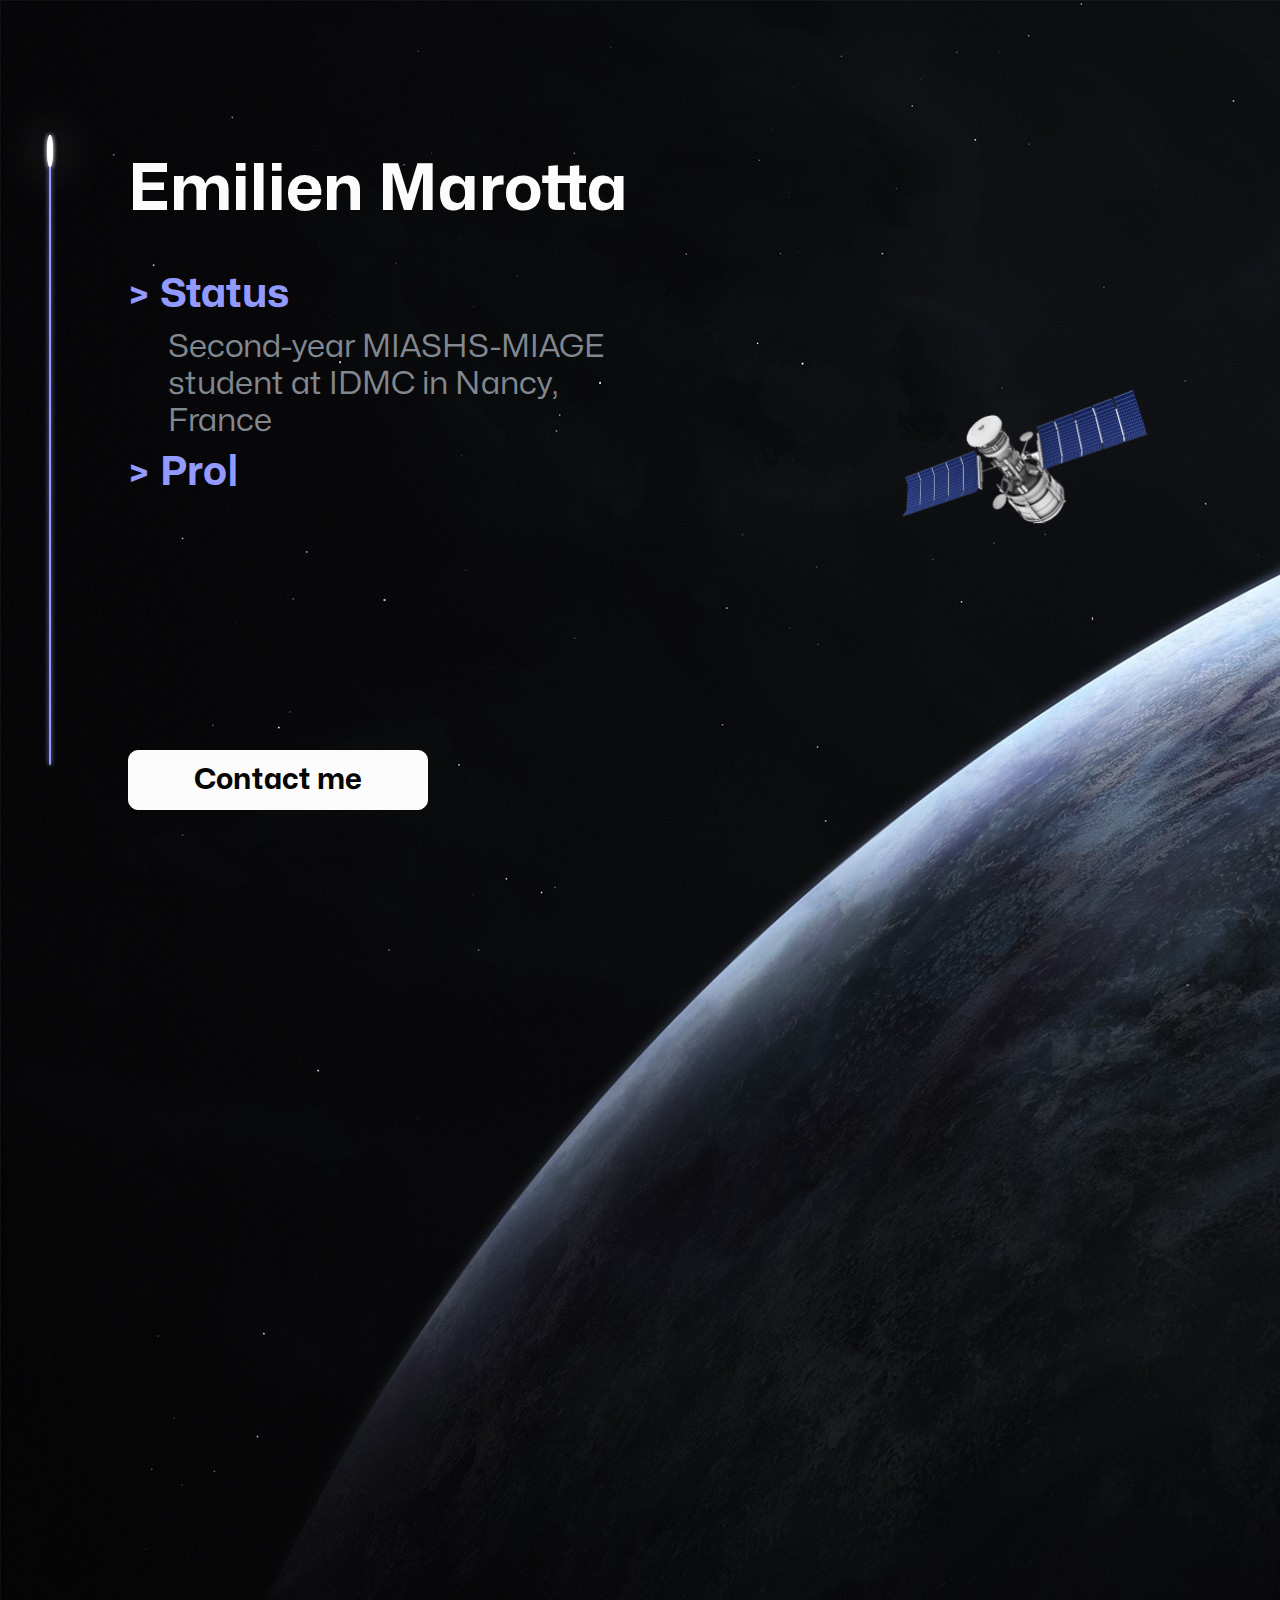
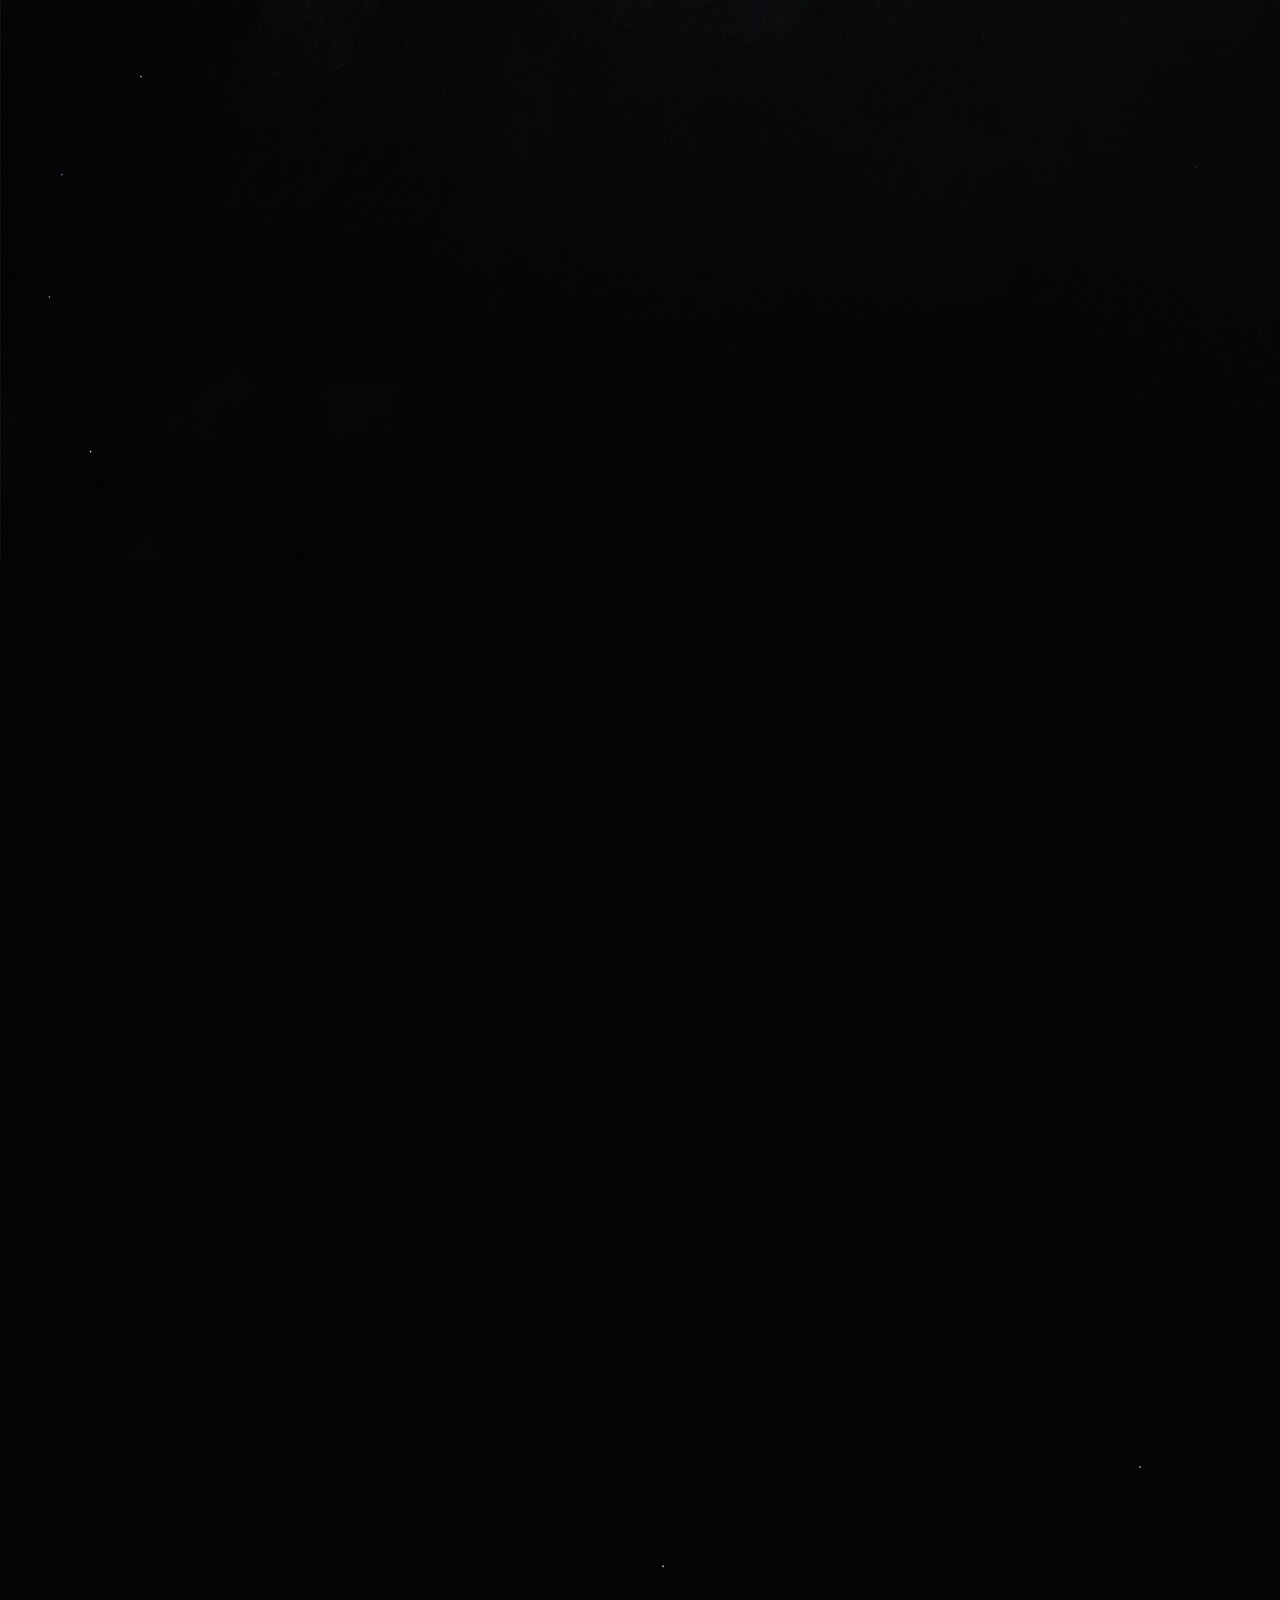
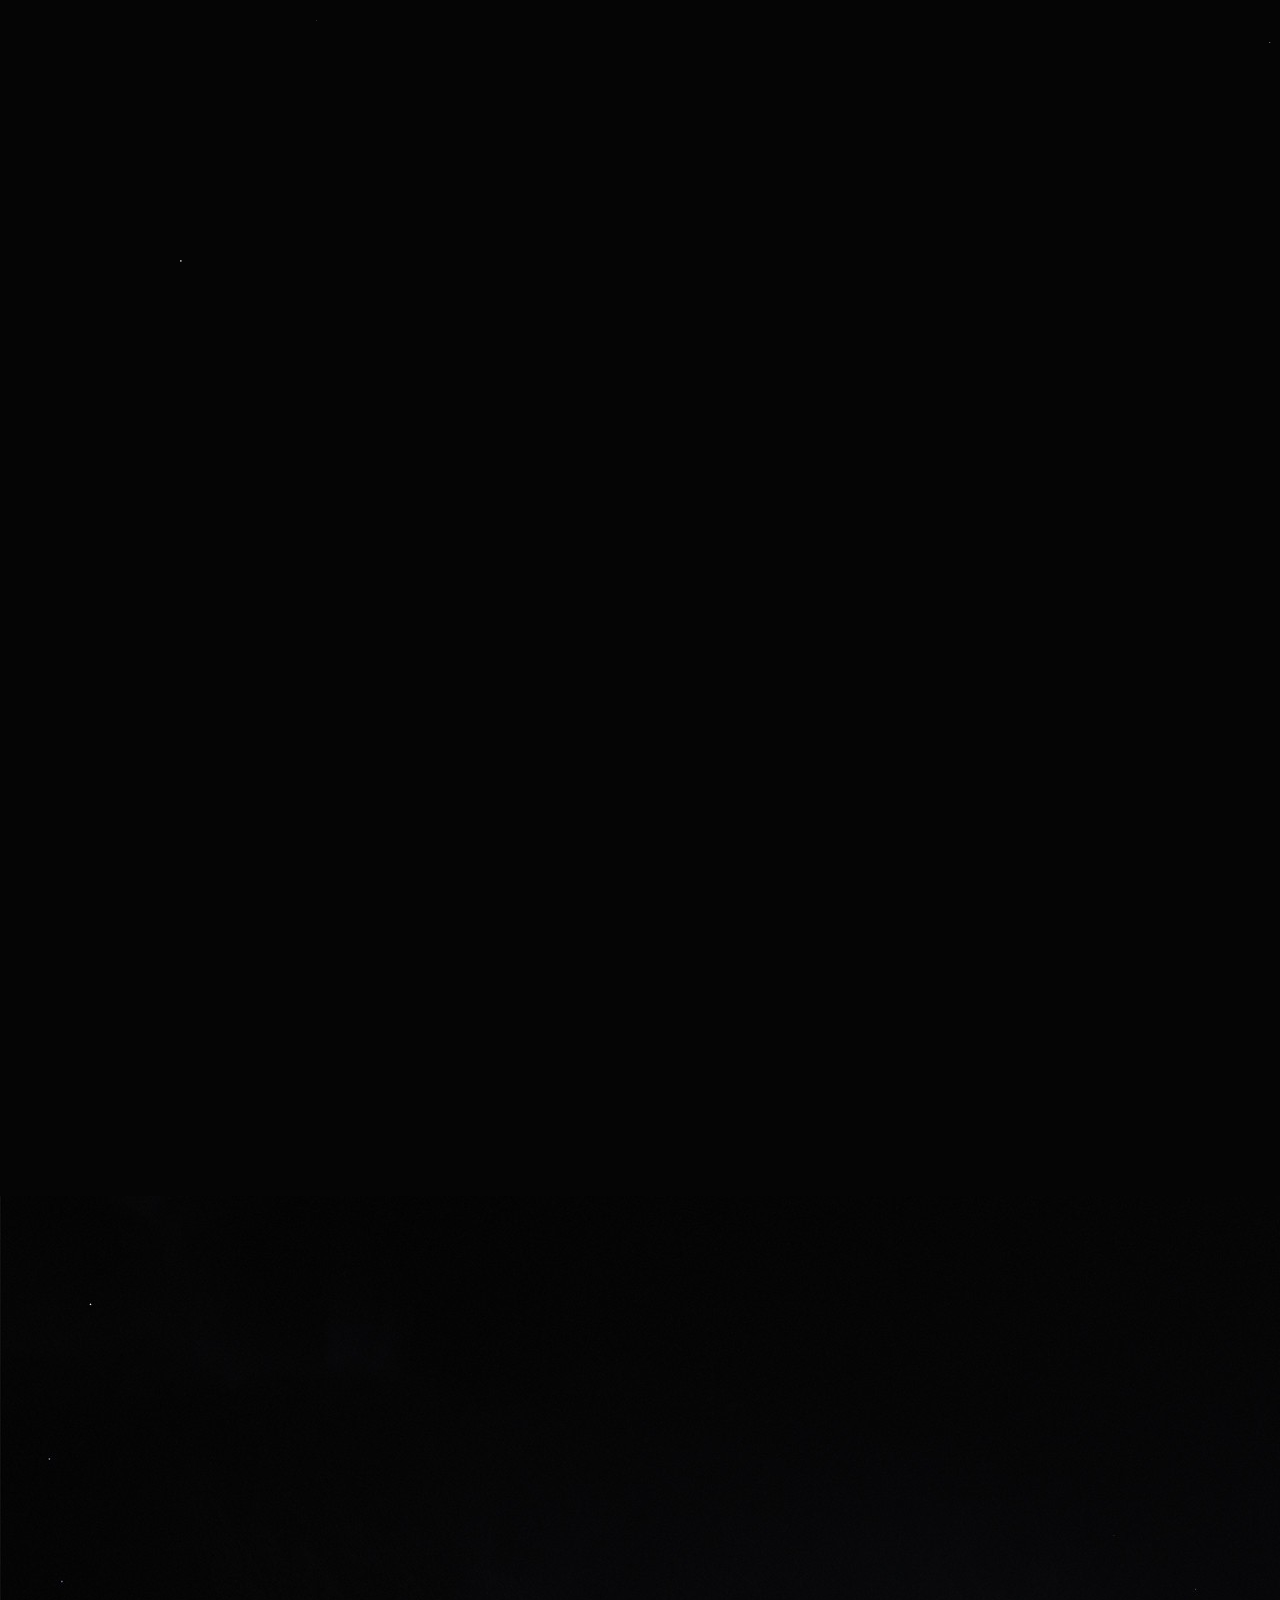
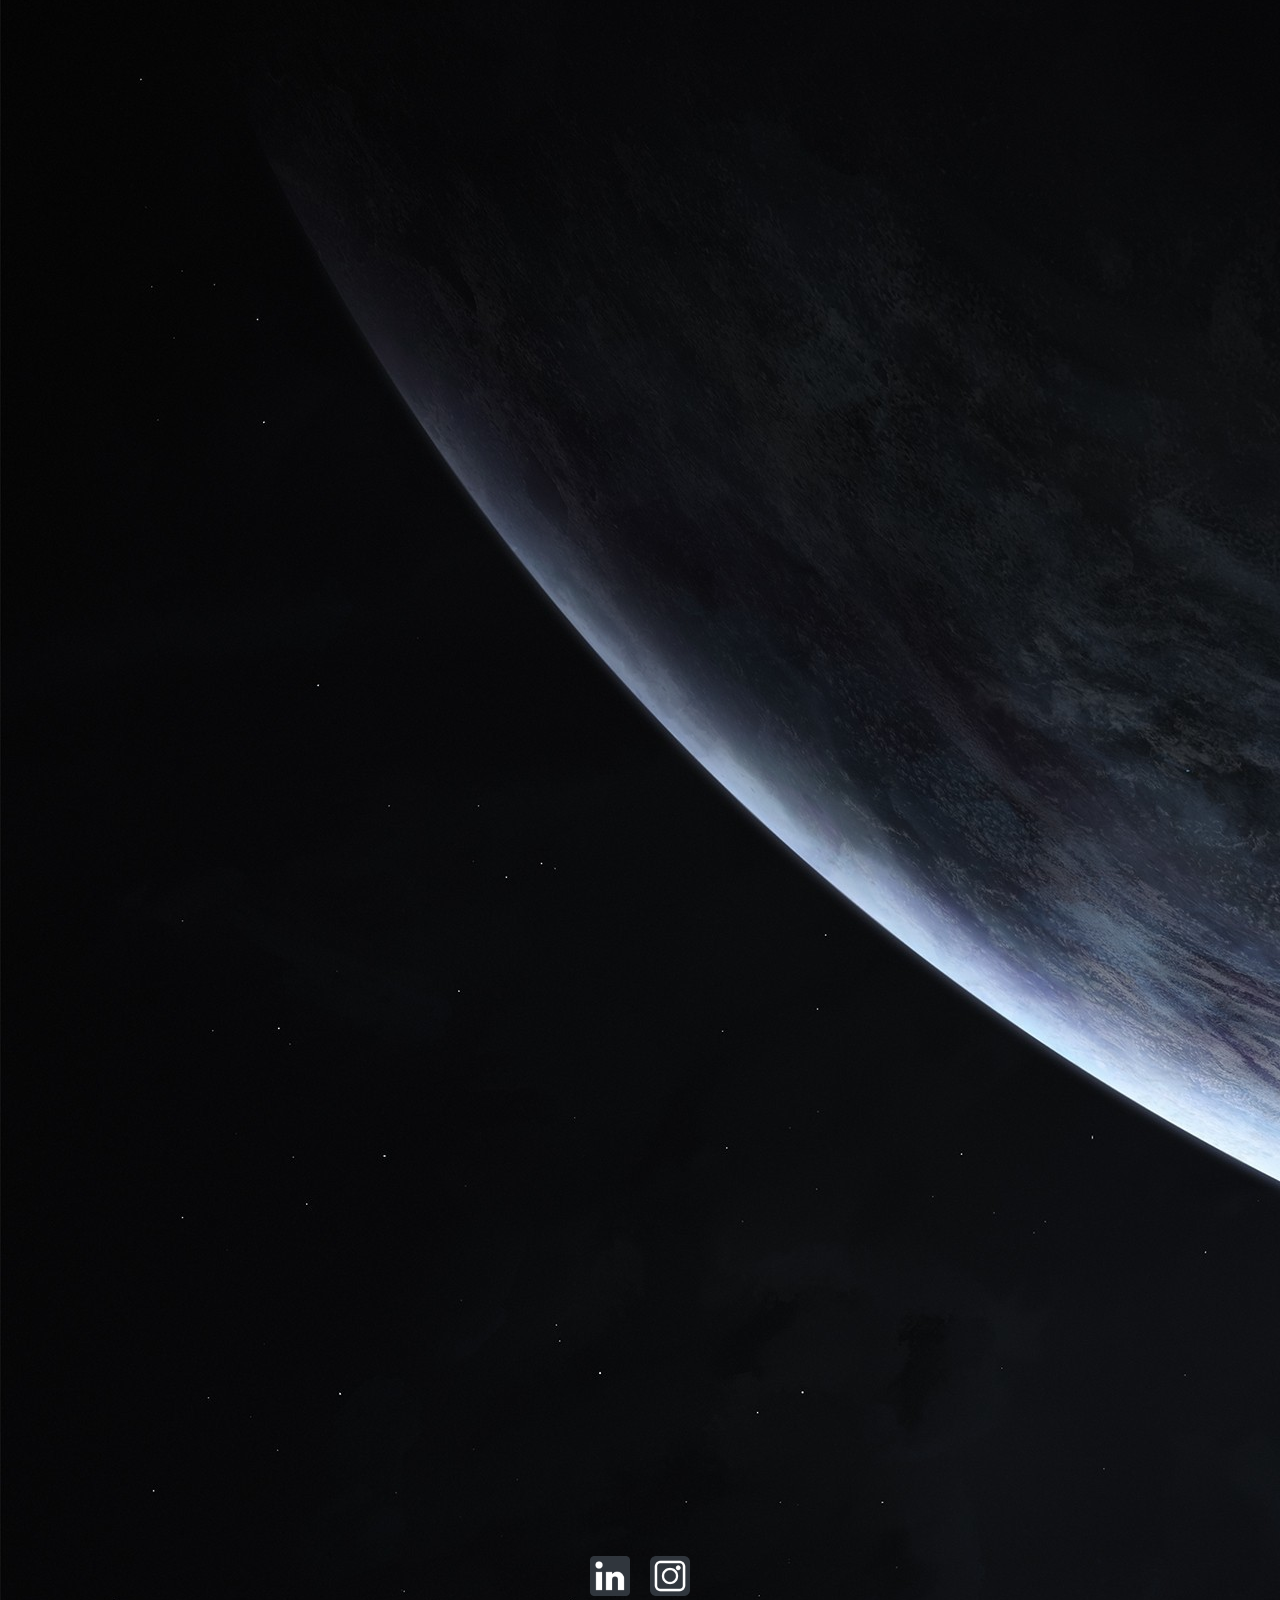
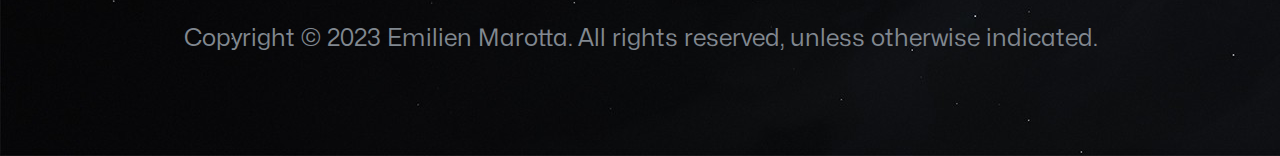
==== index.htm @ 6b7b7aa4 "EDIT - correct projects box" ====
<!DOCTYPE html>
<html lang="en">
<head>
    <meta charset="UTF-8">
    <meta http-equiv="X-UA-Compatible" content="IE=edge">
    <meta http-equiv="expires" content="86400"/>
    <meta name="viewport" content="width=device-width, initial-scale=1.0">
    <title>Emilien Marotta</title>
    <meta name="author" content="Emilien Marotta" email="emilien.marotta@gmail.com">
    <meta name="robots" content="index, follow">
    <meta name="description" content="Emilien Marotta - Maths and computer science student - Professional goal : IT Security Engineer">
    <link rel="icon" href="Index/logo.png">
    <link rel="stylesheet" href="CSS/index.css">
    <link rel="stylesheet" href="https://cdn.jsdelivr.net/npm/aos@2.3.4/dist/aos.css">
    <script src="https://cdn.jsdelivr.net/npm/aos@2.3.4/dist/aos.js"></script>
</head>
<body>
    <div id="sidebar">
        <div id="cursor">
            <div id="sub-cursor"></div>
        </div>
    </div>
    <header>    
        <div id="presentation-box">
            <h1 data-aos="fade-down">Emilien Marotta</h1>
            <div id="current-status"><span class="prompt">></span> </div>
            <div id="current-status-result" class="prompt-result"></div>
            <div id="goal"><span class="prompt" id="prompt-2">></span> </div>
            <div id="goal-result" class="prompt-result"></div>
            <div id="prompt-3" class="prompt">> </div>
            <div id="presentation-box-buttons">
                <a data-aos="fade-right" id="contact-button" href="mailto:emilien.marotta@gmail.com">Contact me</a>
            </div>
        </div>
        <img id="satellite" src="Index/satellite.png">
    </header>
    <div id="description" class="box">
        <div data-aos="fade-right" id="introduction-description" class="box-description">About me</div>
        <div data-aos="fade-left" id="introduction-subdescription" class="box-subdescription">I'm passionate about computer science, and want to bring together solid skills in <span class="main-word">cybersecurity and artificial intelligence</span> to explore a field that's still underdeveloped but very promising: artificial intelligence integrated with cybersecurity.</div>
        <div data-aos="fade-left" id="introduction-subsubdescription" class="box-subdescription">Most of my knowledge and skills come from self-taught training alongside my studies.</div>
    </div>
    <div id="cybersecurity-box" class="box">
        <div data-aos="fade-right" id="cybersecurity-description" class="box-description"><span class="blue-word">Cybersecurity</span> is the practice of safeguarding digital systems, networks, and data from unauthorized access, breaches, and threats.</div>
        <div data-aos="fade-left" id="cybersecurity-stats" class="box-subdescription">"There are only two types of companies: those that have been hacked, and those that will be."<br>Robert Mueller - FBI Director, 2022</div>
        <a data-aos="fade-right" title="What is cybersecurity ? (IBM)" href="https://www.ibm.com/topics/cybersecurity" class="box-more">More about cybersecurity <span class="more-arrow">></span></a>
        <div id="cybersecurity-areas-leader">
            <div data-aos="fade-left" id="cybersecurity-areas" class="box-box">
                <div id="cybersecurity-areas-title">Main cyber threats</div>
                <a title="What is phishing ? (Cisco)" href="https://www.cisco.com/c/en/us/products/security/email-security/what-is-phishing.html" class="cybersecurity-areas-element box-box-element">Phishing<span class="selected-line"> ></span></a>
                <a title="What is a ransomware ? (IBM)" href="https://www.ibm.com/topics/ransomware" class="cybersecurity-areas-element box-box-element">Ransomwares<span class="selected-line"> ></span></a>
                <a title="What is social engineering ? (Imperva)" href="https://www.imperva.com/learn/application-security/social-engineering-attack/" class="cybersecurity-areas-element box-box-element">Social Engineering<span class="selected-line"> ></span></a>
                <a title="What is an identity theft ? (Investopedia)" href="https://www.investopedia.com/terms/i/identitytheft.asp" class="cybersecurity-areas-element box-box-element">Identity Thefts<span class="selected-line"> ></span></a>
                <a title="What is a DDoS attack ? (Cloudflare)" href="https://www.cloudflare.com/learning/ddos/what-is-a-ddos-attack/" class="cybersecurity-areas-element box-box-element">DDoS Attacks<span class="selected-line"> ></span></a>
            </div>
            <div data-aos="fade-up" id="cybersecurity-leader">WannaCry (May 2017) is the most devastating ransomware in history infecting over 300,000 computers in 150 countries.</div>
        </div>
    </div>
    <div id="ai-box" class="box">
        <div data-aos="fade-right" id="ai-description" class="box-description"><span class="green-word">Artificial Intelligence (AI)</span> is a cutting-edge technology that enables machines to perform tasks that typically require human intelligence, such as problem-solving and decision-making.</div>
        <div data-aos="fade-left" id="ai-subdescription" class="box-subdescription">According to a study by the MIT Sloan School of Management, <span class="green-word">9 out of 10</span> companies claim that AI gives them a competitive edge over their rivals.</div>
        <a data-aos="fade-right" title="What is AI ? (IBM)" href="https://www.ibm.com/design/ai/basics/ai/" class="box-more">More about AI <span class="more-arrow">></span></a>
        <div data-aos="fade-right" id="areas" class="box-box">
            <div id="areas-title">Some areas of AI</div>
            <a title="What is Machine Learning ? (IBM)" href="https://www.ibm.com/topics/machine-learning" class="areas-element box-box-element">Machine Learning<span class="selected-line"> ></span></a>
            <a title="What is Deep Learning ? (IBM)" href="https://www.ibm.com/topics/deep-learning" class="areas-element box-box-element">Deep Learning<span class="selected-line"> ></span></a>
            <a title="What is computer vision ? (IBM)" href="https://www.ibm.com/topics/computer-vision" class="areas-element box-box-element">Computer Vision<span class="selected-line"> ></span></a>
            <a title="What is NLP ? (IBM)" href="https://www.ibm.com/topics/natural-language-processing" class="areas-element box-box-element"><span id="nlp">Natural Language Processing</span><span class="selected-line"> ></span></a>
            <a title="What is an expert system ? (JavaTPoint)" href="https://www.javatpoint.com/expert-systems-in-artificial-intelligence" class="areas-element box-box-element">Expert Systems<span class="selected-line"> ></span></a>
            <a title="What is robotics ? (BuiltIn)" href="https://builtin.com/robotics" class="areas-element box-box-element">Robotics<span class="selected-line"> ></span></a>
        </div>
    </div>
    <div id="cybersecurity-ai-box" class="box">
        <div data-aos="fade-right" id="cybersecurity-ai-description" class="box-description">Integrating <span class="cyan-word">AI into cybersecurity</span> operations improves the ability to detect and thwart cyberattacks in real-time, strengthening overall security posture.</div>
        <div data-aos="fade-left" id="cybersecurity-ai-subdescription" class="box-subdescription">Microsoft has developed the Azure DDoS Protection tool, which uses Machine Learning to identify and mitigate DDoS attacks.</div>
        <a data-aos="fade-right" title="Why use AI in cybersecurity ? (Balbix)" href="https://www.balbix.com/insights/artificial-intelligence-in-cybersecurity/" class="box-more">More about AI in cybersecurity <span class="more-arrow">></span></a>
        <div data-aos="fade-left" id="cybersecurity-ai" class="box-box">
            <div id="cybersecurity-ai-title">Some use cases</div>
            <a title="Network monitoring with AI (TechTarget)" href="https://www.techtarget.com/searchnetworking/answer/What-are-the-benefits-and-challenges-of-AI-network-monitoring" class="cybersecurity-ai-element box-box-element">Network monitoring<span class="selected-line"> ></span></a>
            <a title="Log analysis with AI (Zebrium)" href="https://www.zebrium.com/blog/part-1-machine-learning-for-logs" class="cybersecurity-ai-element box-box-element">Log analysis<span class="selected-line"> ></span></a>
            <a title="APT detection with AI (Springer)" href="https://link.springer.com/article/10.1007/s42979-023-01744-x" class="cybersecurity-ai-element box-box-element">APT detection<span class="selected-line"> ></span></a>
            <a title="Malicious email and spam detection with AI (Unite.AI)" href="https://www.unite.ai/ai-and-spam/" class="cybersecurity-ai-element box-box-element">Malicious email filtering<span class="selected-line"> ></span></a>
            <a title="Web application detection with AI (LinkedIn)" href="https://www.linkedin.com/advice/0/how-can-you-use-ai-web-app-security-skills-cybersecurity" class="cybersecurity-ai-element box-box-element"><span></span>Web app protection<span class="selected-line"> ></span></a>
        </div>
    </div>
    <div id="github-box" class="box">
        <div data-aos="fade-right" id="github-description" class="box-description"><span class="blue-word">GitHub</span> is an online platform where people can collaborate to create and share software and projects.</div>
        <div data-aos="fade-left" id="github-subdescription" class="box-subdescription">I'll publish my cybersecurity and AI projects on my github workspace.</div>
        <a data-aos="fade-right" title="Consult my GitHub workspace" href="https://github.com/emilienmarotta/" class="box-more">Consult my GitHub workspace <span class="more-arrow">></span></a>
        <div data-aos="fade-right" id="github-projects-title" class="box-subdescription">My latest projects</div>
        <div id="projects-box">
            <div data-aos="fade-up" class="projects-box-element box-box">
                <div class="projects-box-element-title">NetWatch</div>
                <div class="projects-box-element-description">Discover who is connected to your network ?</div>
                <a title="Consult this project" href="https://github.com/emilienmarotta/NetWatch/" class="projects-box-element-consult box-box-element">Consult this project <span class="selected-line"> ></span></a>
            </div>
            <div data-aos="fade-up" class="projects-box-element box-box">
                <div class="projects-box-element-title">Computer Vision - Star Counter</div>
                <div class="projects-box-element-description">A computer vision program for determining the number of celestial bodies in a photograph.</div>
                <a title="Consult this project" href="https://github.com/emilienmarotta/Computer-Vision_Star-Counter/" class="projects-box-element-consult box-box-element">Consult this project <span class="selected-line"> ></span></a>
            </div>
        </div>
        <div data-aos="fade-up" id="github-inspiration">The design of this site was inspired by the <a title="Visit the official GitHub website" href="https://github.com/home">official GitHub site</a>.</div>
    </div>
    <div id="up-button" onmouseover="arrowMouseOver()" onmouseout="arrowMouseOut()"><img src="Index/arrow.png" id="arrow"/></div>
    <div data-aos="fade-up" id="internship" class="box">
        <img id="info-img" src="Index/info.png" alt="">
        <div id="internship-description" class="box-subdescription">I'm looking for an <span class="cyan-word">internship</span> in cybersecurity that could potentially lead to a work-study program in the Nancy-Metz-Luxembourg area.</div>
    </div>  
    <footer>
        <div id="social-media">
            <a href="https://www.linkedin.com/in/emilienmarotta/" title="LinkedIn" onmouseover="linkedinMouseOver()" onmouseout="linkedinMouseOut()"><img src="Index/linkedin.png" id="linkedin" alt="LinkedIn"></a>
            <a href="https://www.instagram.com/emilienmarotta/" title="Instagram" onmouseover="instagramMouseOver()" onmouseout="instagramMouseOut()"><img src="Index/instagram.png" id="instagram" alt="Instagram"></a>
        </div>
        <p id="copyright">Copyright © 2023 Emilien Marotta. All rights reserved, unless otherwise indicated.</p>
    </footer>
    <script src="JS/index.js"></script>
</body>
</html>
---- CSS/index.css ----
@font-face {
    font-family: "Mona Sans";
    src: url("../Fonts/Mona\ Sans/Mona-Sans.ttf");
}

@keyframes blink {
    0%, 100% {
        opacity: 0;
    }
    50% {
        opacity: 1;
    }
}

@keyframes weightlessness {
    0%, 100% {
        transform: translateY(0) rotate(0deg);
    }
    50% {
        transform: translateY(-15px) rotate(3deg);
    }
}

@keyframes appearance {
    0% {
        opacity: 0;
    }
    100% {
        opacity: 1;
    }
}

@keyframes disappearance {
    0% {
        opacity: 0;
    }
    100% {
        opacity: 1;
    }
}


html {
    scroll-behavior: smooth;
    background-color: #08090B;
    overflow-x: hidden;
}

* {
    font-family: 'Mona Sans', 'Segoe UI', Tahoma, Geneva, Verdana, sans-serif;
    color: #fcfcfc;
}

*::selection {
    background-color: #939affc8;
    color: white;
}

img {
    -webkit-touch-callout: none;
    -webkit-user-select: none;
    -khtml-user-select: none;
    -moz-user-select: none;
    -ms-user-select: none;
    user-select: none; 
}

body {
    padding: 0;
    margin: 0;
    min-width: 340px;
    background-image: url("../Index/space-wallpaper.jpg"), url("../Index/space-wallpaper-middle.png"), url("../Index/space-wallpaper2.jpg");
    background-repeat: no-repeat, no-repeat, no-repeat;
    background-position: top left, center, bottom left;
    background-color: #050505;
    display: flex;
    flex-direction: column;
    align-items: center;
    overflow-x: hidden;
    gap: 370px;
}

#sidebar {
    width: 2px;
    background-color: #939AFF;
    border-radius: 50px;
    box-shadow: 0 0 5px #939AFF;
    position: fixed;
    top: 50%;
    left: 50px;
    height: 70%;
    transform: translate(-50%, -50%);
    display: flex;
    align-items: center;
    justify-content: center;
}
  
#cursor {
    width: 6px;
    border-radius: 50%;
    height: 5%;
    background-color: #fff;
    position: absolute;
    top: 0;
    box-shadow: 0 0 50px #fff;
}

#sub-cursor {
    width: 100%;
    height: 100%;
    background: #fff;
    border-radius: 50%;
    box-shadow: 0 0 5px #fff;
}

header {
    margin: auto;
    margin-top: 110px;
    width: 80%;
    display: flex;
    justify-content: space-between;
    align-items: center;
    height: 700px;
    padding: 0 50px;
}

.green-word {
    color: #7EE787;
}

#presentation-box {
    width: 50%;
    height: 700px;
    position: relative;
}

#presentation-box h1 {
    font-size: 4rem;
    width: 500px;
}

#presentation-box #current-status {
    color: #939AFF;
    font-size: 2.5rem;
    font-weight: bold;
}

#presentation-box #goal {
    font-size: 2.5rem;
    font-weight: bold;
    color: #939AFF;
    margin-top: 10px;
}

#presentation-box .prompt-result {
    font-size: 2rem;
    font-weight: normal;
    color: #818890;
    margin-left: 40px;
    margin-top: 10px;
}

#presentation-box .prompt {
    color: #939AFF;
    font-size: 2rem;
    font-weight: bold;
}

#presentation-box #prompt-2, #prompt-3{
    color: #939AFF;
    font-size: 2rem;
    font-weight: bold;
    display: none;
}

#presentation-box #prompt-3{
    margin-top: 10px;
}

#presentation-box-buttons {
    position: absolute;
    bottom: 0px;
    display: flex;
    justify-content: space-between;
    align-items: center;
    gap: 40px;
}

#presentation-box-buttons #contact-button {
    background-color: #fcfcfc;
    color: #050505;
    border: 1px solid #fcfcfc;
}

#presentation-box-buttons a {
    background-color: #0d1117;
    color: #fcfcfc;
    border: 1px solid #fcfcfc;
    border-radius: 10px;
    font-weight: bold;
    font-size: 1.8rem;
    width: 300px;
    height: 60px;
    padding: 2px 5px;
    display: flex;
    justify-content: center;
    align-items: center;
    transition: 0.1s ease-out;
    box-sizing: border-box;
    -webkit-touch-callout: none;
    -webkit-user-select: none;
    -khtml-user-select: none;
    -moz-user-select: none;
    -ms-user-select: none;
    user-select: none;
}

#presentation-box-buttons a:hover {
    border: 2px solid #fcfcfc;
    cursor: pointer;
    box-shadow: 0 10px 50px #ffffff2c;
}

.cursor-blink::after, #prompt-3::after {
    content: "|";
    font-weight: bold;
    color: #939AFF;
    position: relative;
    bottom: 2px;
    animation: blink 1s infinite;
}

#satellite {
    width: 250px;
    animation: weightlessness 8s ease-in-out infinite;
}


#introduction-description {
    color: #A5D6FF;
}

#introduction-subdescription {
    color: #fcfcfc;
}

.main-word {
    color: #A5D6FF;
}

.box {
    width: 80%;
    margin: auto;
    position: relative;
    display: flex;
    flex-direction: column;
    align-items: flex-start;
    gap: 50px;
}

.box-description {
    font-size: 3.4rem;
    color: #fcfcfc;
}

.box-subdescription {
    font-size: 2.5rem;
    color: #818890; 
}

.red-word {
    color: #FFA28B;
}

.bold-word {
    font-weight: bold;
}

.box-more span {
    transition: 0.3s ease;
}

.box-more {
    font-size: 1.8rem;
    transition: 0.2s;
}

.box-more:hover {
    color: #9e8bff;
}

.box-more:hover .more-arrow {
    margin-left: 15px;
}

.blue-word {
    color: #939AFF;
}
 
.box-box {
    font-size: 1.5rem;
    width: 400px;
    background-color: #23282E;
    border-radius: 10px;
    padding: 30px;
    display: flex;
    flex-direction: column;
    gap: 10px;
    box-shadow: 0 0 15px black;
    border: 1px solid #3e424a;
    position: relative;
}

#cybersecurity-areas-leader {
    display: flex;
    flex-direction: row-reverse;
    justify-content: space-between;
    align-items: center;
}

.box-box-element {
    transition: 0.2s;
}

.selected-line {
    transition: 0.4s ease;
}

.cybersecurity-areas-element:hover {
    color: #939AFF;
}

.box-box-element:hover .selected-line {
    margin-left: 15px;
}

#cybersecurity-areas-title {
    font-weight: bold;
    position: relative;
    margin-bottom: 10px;
}

#cybersecurity-areas-title::after {
    content: "";
    position: absolute;
    bottom: -10px;
    left: 0;
    height: 2px;
    width: 100%;
    background-color: #939AFF;
}

#cybersecurity-leader {
    font-size: 1.5rem;
    color: #51555c;
    width: 60%;
}

#github-projects-title {
    position: relative;
    color: #fcfcfc;
}

#github-projects-title::after {
    content: "";
    position: absolute;
    bottom: -10px;
    left: 0;
    height: 2px;
    width: 100%;
    background-color: #939AFF;
}

#projects-box {
    display: flex;
    flex-direction: row;
    gap: 30px;
    width: 80%;
    flex-wrap: wrap;
}

.projects-box-element {
    font-size: 1.5rem;
    width: 600px;
    background-color: #23282E;
    border-radius: 10px;
    padding: 30px;
    display: flex;
    flex-direction: column;
    gap: 10px;
    justify-content: space-between;
    box-shadow: 0 0 15px black;
    border: 1px solid #3e424a;
    position: relative;
}

.projects-box-element-title {
    position: relative;
    font-weight: bold;
    margin-bottom: 10px;
}

.projects-box-element-title::after {
    content: "";
    position: absolute;
    bottom: -10px;
    left: 0;
    height: 2px;
    width: 100%;
    background-color: #939AFF;
}

.projects-box-element-consult {
    margin-top: 20px;
    transition: 0.2s;
}

.projects-box-element-consult:hover {
    color: #939AFF;
}

#github-inspiration {
    font-size: 1.5rem;
    color: #51555c;
}

#github-inspiration a {
    color: #3e424a;
    transition: 0.2s ease;
    text-decoration: underline;
}

#github-inspiration a:hover {
    color: #A5D6FF;
}

.magenta-word {
    color: #D2A8FF;
}

.dark-red-word {
    color: #FF7B72;
}

#ai-courses {
    width: 500px;
    margin-left: auto;
}

#areas-title {
    font-weight: bold;
    position: relative;
    margin-bottom: 10px;
}

#areas-title::after {
    content: "";
    position: absolute;
    bottom: -10px;
    left: 0;
    height: 2px;
    width: 100%;
    background-color: #7EE787;
}

.ai-courses-element:hover, .ai-courses-element span:hover {
    color: #7EE787;
}

#areas {
    position: relative;
    display: flex;
    flex-direction: column;
    justify-content: space-between;
}

#nlp {
    transition: 0.2s;
}

.areas-element:hover, .areas-element:hover #nlp {
    color: #7EE787;
}

.cyan-word {
    color: #A5D6FF;
}

#cybersecurity-ai {
    margin-left: auto;
}

#cybersecurity-ai-title {
    font-weight: bold;
    position: relative;
    margin-bottom: 10px;
}

#cybersecurity-ai-title::after {
    content: "";
    position: absolute;
    bottom: -10px;
    left: 0;
    height: 2px;
    width: 100%;
    background-color: #A5D6FF;
}

.cybersecurity-ai-element:hover {
    color: #A5D6FF;
}

#cybersecurity-ai {
    width: 400px;
}

#internship-description {
    background-color: #23282e;
    padding: 30px;
    border-radius: 10px;
    border: 1px solid #3e424a;
    box-shadow: 0 0 15px black;
    position: relative;
    color: #fcfcfc;
}

#info-img {
    position: absolute;
    right: -15px;
    top: -15px;
    width: 50px;
    z-index: 1000;
}


a {
    text-decoration: none;
}

#up-button {
    opacity: 0;
    position: fixed;
    right: 50px;
    bottom: 40px;
    -webkit-touch-callout: none;
    -webkit-user-select: none;
    -khtml-user-select: none;
    -moz-user-select: none;
    -ms-user-select: none;
    user-select: none;
    transition: opacity 0.2s ease-in-out; 
    z-index: 10000;
}

#up-button.visible {
    opacity: 1;
    cursor: pointer;
}

#up-button img {
    width: 40px;
}

footer {
    padding-top: 50px;
    height: 200px;
}

#social-media {
    display: flex;
    justify-content: center;
    align-items: center;
    gap: 20px;
}

#social-media img {
    width: 40px;
}

#copyright {
    text-align: center;
    padding: 0 5px 30px 5px;
    font-size: 1.5rem;
    color: #818890;
}


@media (max-width: 1350px) {
    #cybersecurity-leader {
        width: 50%;
    }
}

@media (max-width: 1300px) {
    #areas {
        width: 300px;
    }
}

@media (max-width: 1170px) {
    body {
        gap: 220px;
    }
    #presentation-box h1 {
        font-size: 3.5rem;
    }
    #presentation-box #current-status {
        font-size: 2rem;
    }
    #presentation-box #goal {
        font-size: 2rem;
    }
    #presentation-box .prompt-result {
        font-size: 1.5rem;
    }
    #presentation-box-buttons a {
        font-size: 1.5rem;
        height: 50px;
        width: 250px;
    }
    #satellite {
        width: 200px;
    }
    .box-description {
        font-size: 2.5rem;
    }
    .box-subdescription {
        font-size: 2rem;
    }
    .box-more {
        font-size: 1.5rem;
    }
    .box-box {
        font-size: 1.3rem;
        width: 300px;
    }
    .projects-box-element {
        width: 600px;
        min-width: 230px;
    }
    #cybersecurity-leader {
        font-size: 1.3rem;
    } 
    #areas {
        width: 250px;
    }
    #ai-courses {
        width: 400px;
    }
    #github-inspiration {
        font-size: 1.3rem;
    }
    #copyright {
        font-size: 1.3rem;
    }
}

@media (max-width: 980px) {   
    #areas {
        position: inherit;
    }
    #ai-courses {
        position: inherit;
    }
    #copyright {
        width: 80%;
        margin-left: auto;
        margin-right: auto;
    }
    #cybersecurity-areas-leader {
        flex-direction: column;
        gap: 60px;
    }
    #cybersecurity-areas {
        margin-left: auto;
    }
    #cybersecurity-leader {
        margin-right: auto;
        width: 100%;
    }
    #presentation-box {
        width: 70%;
    }
}

@media (max-width: 750px) {
    #sidebar {
        left: 30px;
    }
}

@media (max-width: 700px) {
    #sidebar {
        display: none;
    }
    #satellite {
        display: none;
    }
    #presentation-box {
        width: 100%;
    }
    #presentation-box-buttons {
        flex-direction: column;
        margin: auto;
        left: 50%;
        transform: translateX(-50%);
    }
    header {
        padding: 0;
    }
}

@media (max-width: 550px) {
    #presentation-box h1 {
        font-size: 3rem;
        width: 400px;
    }
    #presentation-box #current-status {
        font-size: 1.7rem;
    }
    #presentation-box #goal {
        font-size: 1.7rem;
    }
    #presentation-box .prompt-result {
        font-size: 1.3rem;
    }
    #presentation-box-buttons a {
        font-size: 1.3rem;
        height: 40px;
        width: 200px;
    }
    .box-description {
        font-size: 2rem;
    }
    .box-subdescription {
        font-size: 1.7rem;
    }
    .box-more {
        font-size: 1.3rem;
    }
    .box-box {
        font-size: 1.1rem;
        width: 300px;
    }
    #cybersecurity-leader {
        font-size: 1.1rem;
    }
    #areas {
        width: 250px;
    }
    #ai-courses {
        width: 80%;
    }
    #cybersecurity-areas {
        width: 80%;
    }
    #cybersecurity-ai {
        width: 80%;
    }
    #github-inspiration {
        font-size: 1.1rem;
    }
    #copyright {
        font-size: 1.1rem;
    }
    #up-button {
        right: 10px;
        bottom: 15px;
    }
}

@media (max-width: 500px) {
    #presentation-box h1 {
        font-size: 2.5rem;
    }
}

@media (max-width: 440px) {
    #presentation-box h1 {
        font-size: 2.3rem;
    }
    #presentation-box-buttons {
        bottom: 50px;
    }
    #presentation-box #current-status {
        font-size: 1.5rem;
    }
    #presentation-box #goal {
        font-size: 1.5rem;
    }
    #presentation-box .prompt-result {
        font-size: 1.2rem;
    }
    #presentation-box-buttons a {
        font-size: 1.2rem;
        height: 40px;
        width: 200px;
    }
    .box-description {
        font-size: 1.8rem;
    }
    .box-subdescription {
        font-size: 1.5rem;
    }
    .box-more {
        font-size: 1.1rem;
    }
    .box-box {
        font-size: 1.1rem;
        width: 300px;
    }
    #cybersecurity-leader {
        font-size: 1rem;
    }
    #areas {
        width: 250px;
    }
    #ai-courses {
        width: 80%;
    }
    #cybersecurity-areas {
        width: 80%;
    }
    #cybersecurity-ai {
        width: 80%;
    }
    #github-inspiration {
        font-size: 1rem;
    }
    #copyright {
        font-size: 1rem;
    }
    
    body {
        background-position: top center, center, bottom center;
    }    
}

@media (max-width: 400px) {
    #areas {
        width: 80%;
    }
}
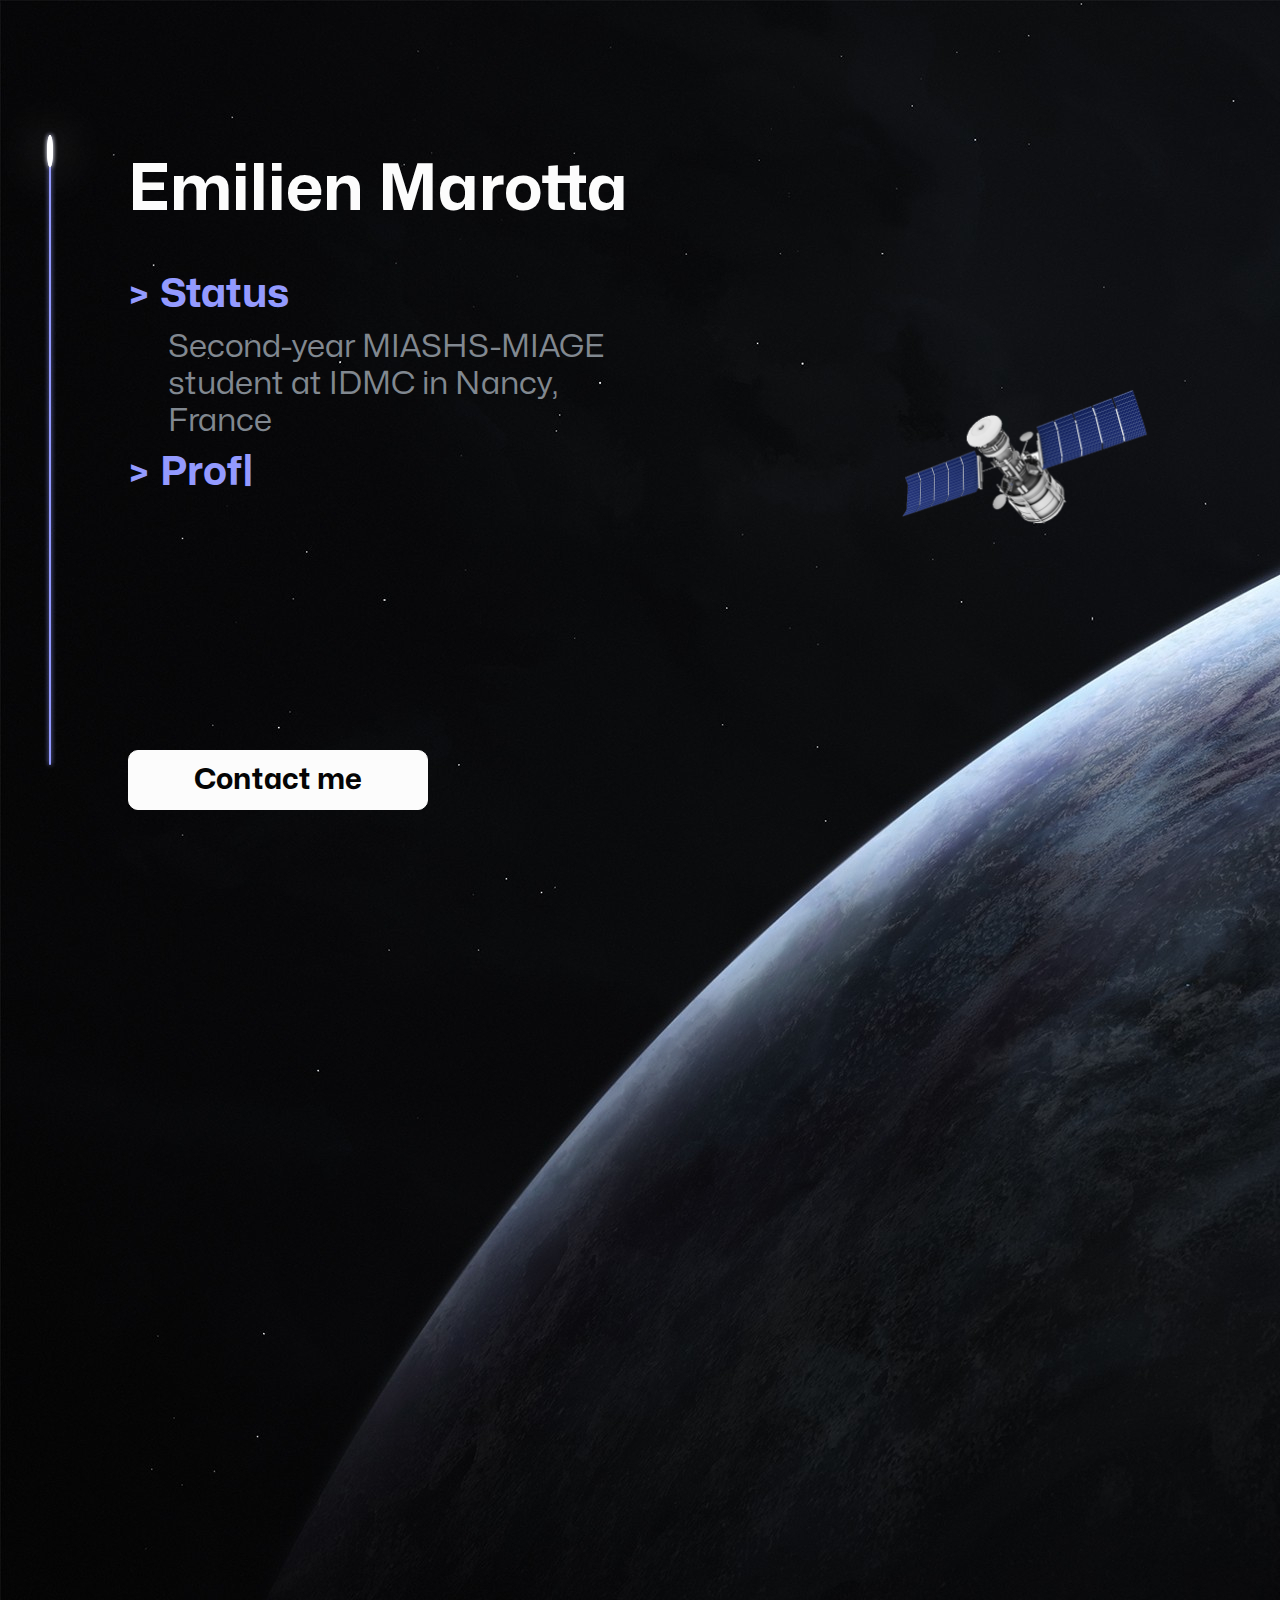
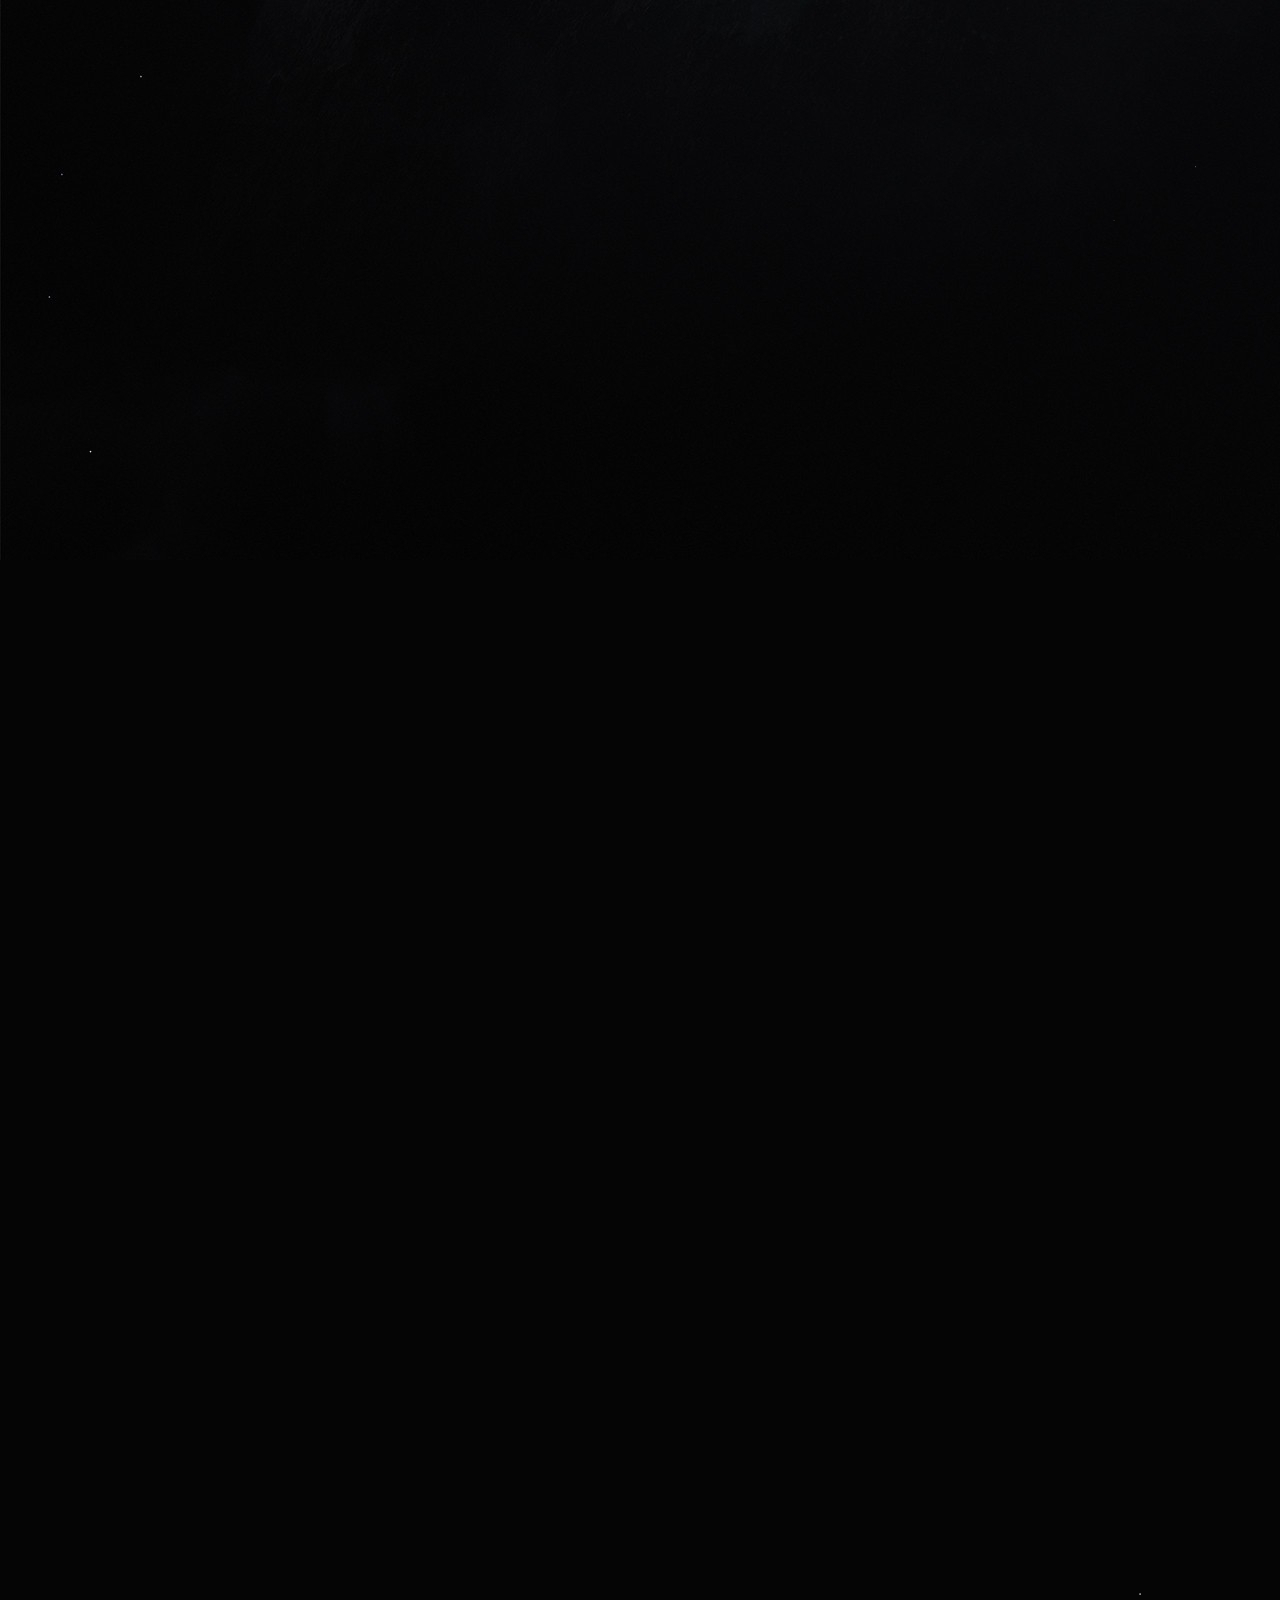
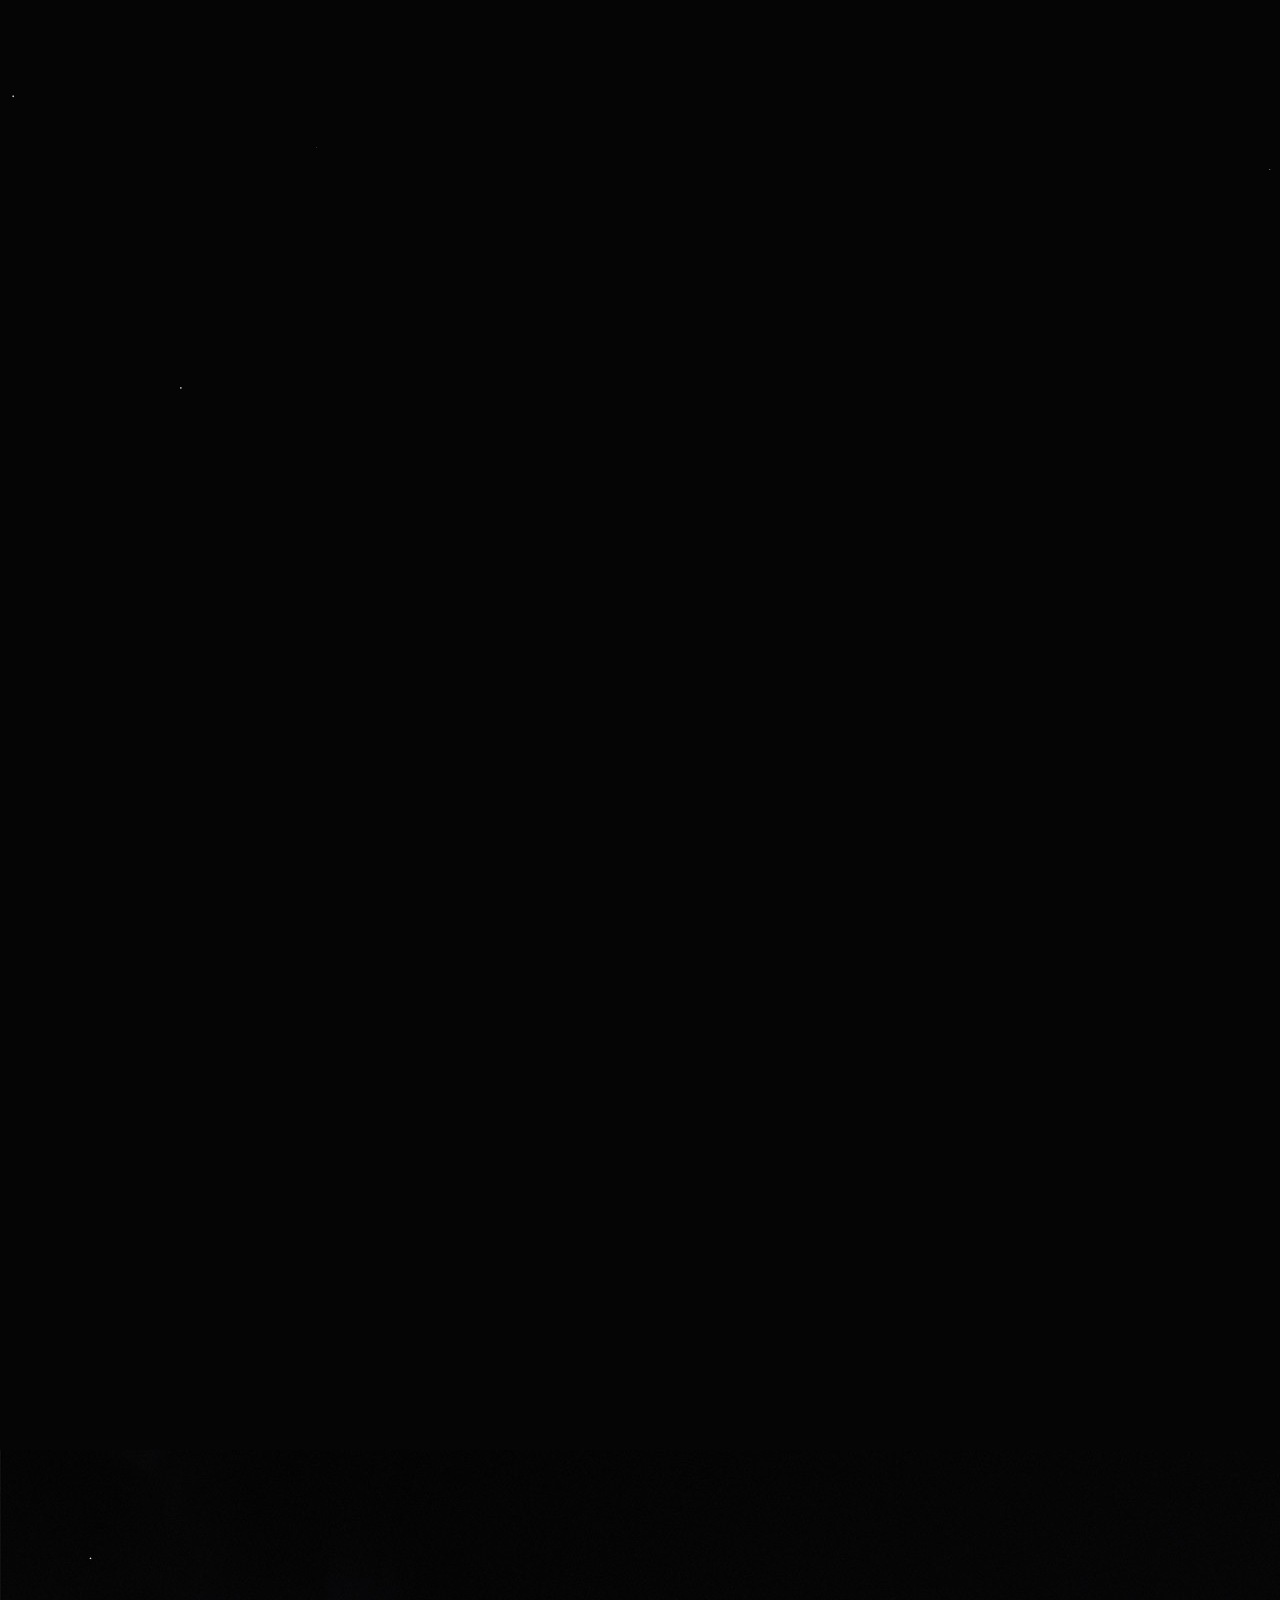
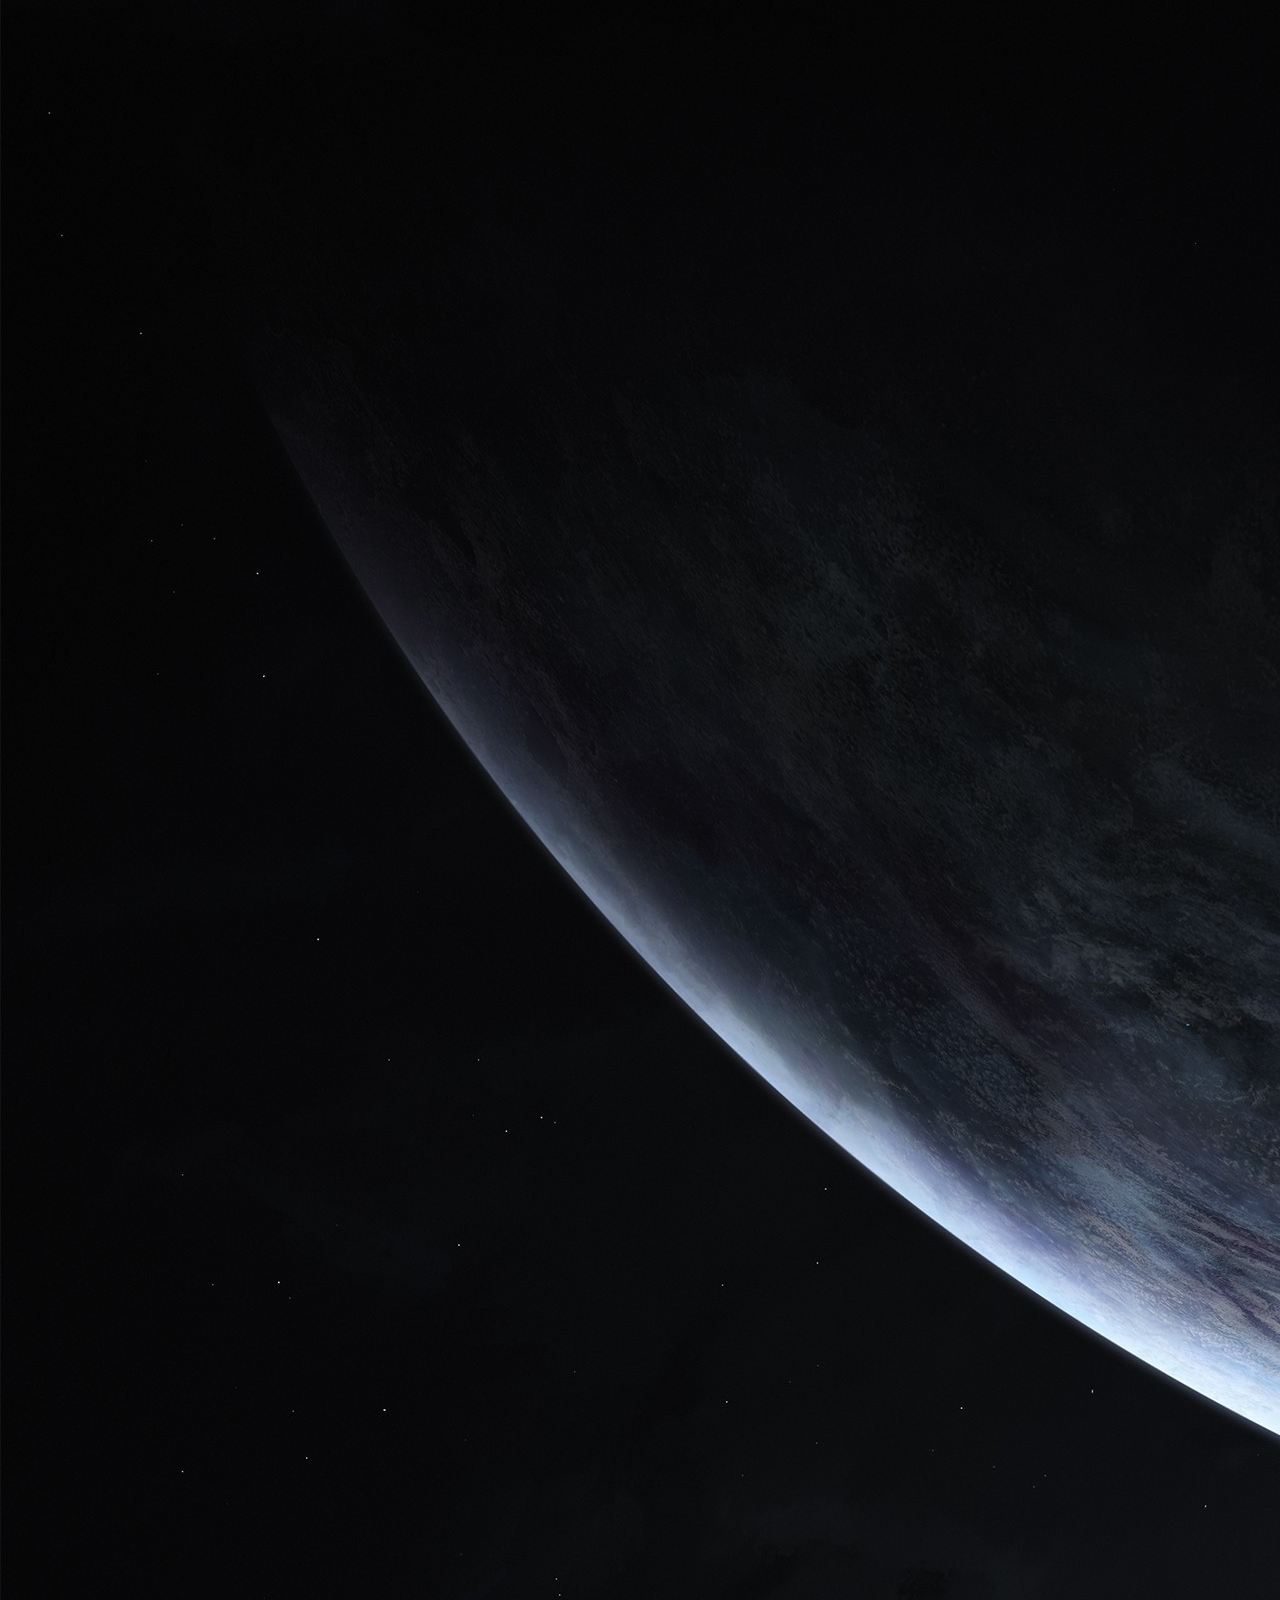
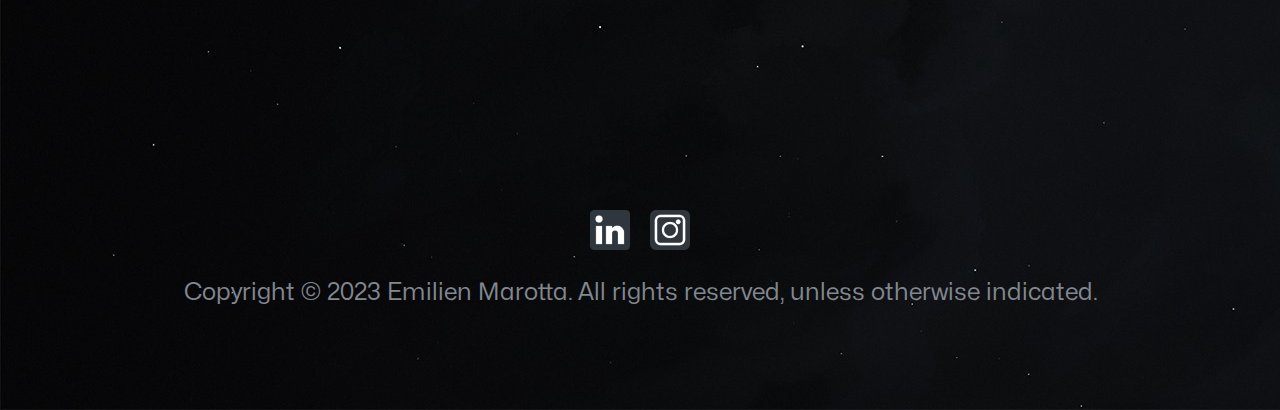
==== commit f41cd2ee: "ADD - New project" ====
--- a/index.htm
+++ b/index.htm
@@ -89,8 +89,13 @@
         <div data-aos="fade-right" id="github-projects-title" class="box-subdescription">My latest projects</div>
         <div id="projects-box">
             <div data-aos="fade-up" class="projects-box-element box-box">
+                <div class="projects-box-element-title">Friedman-IC Test</div>
+                <div class="projects-box-element-description">Cryptanalysis - Algorithm for estimating the length of a mono- or polyalphabetic encryption key</div>
+                <a title="Consult this project" href="https://github.com/emilienmarotta/Friedman_Test" class="projects-box-element-consult box-box-element">Consult this project <span class="selected-line"> ></span></a>
+            </div>
+            <div data-aos="fade-up" class="projects-box-element box-box">
                 <div class="projects-box-element-title">NetWatch</div>
-                <div class="projects-box-element-description">Discover who is connected to your network ?</div>
+                <div class="projects-box-element-description">Discover who is connected to your network.</div>
                 <a title="Consult this project" href="https://github.com/emilienmarotta/NetWatch/" class="projects-box-element-consult box-box-element">Consult this project <span class="selected-line"> ></span></a>
             </div>
             <div data-aos="fade-up" class="projects-box-element box-box">
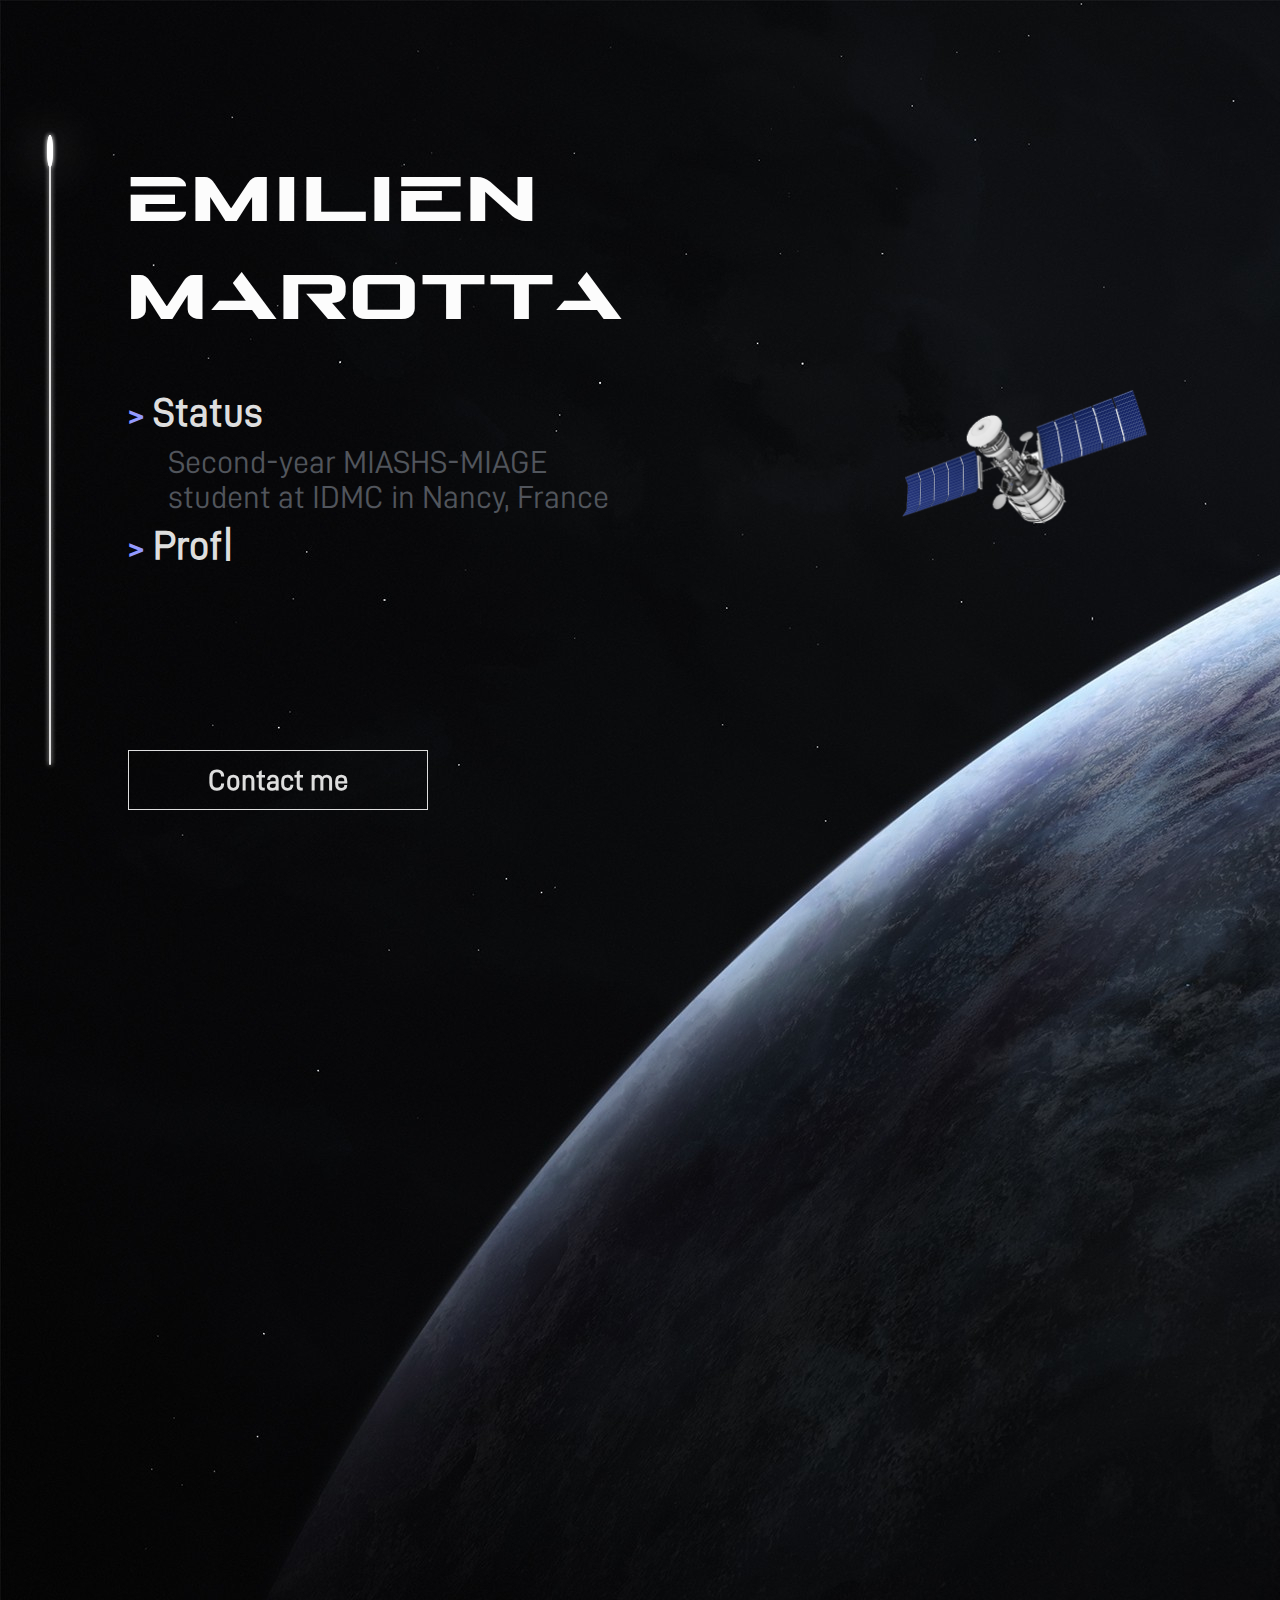
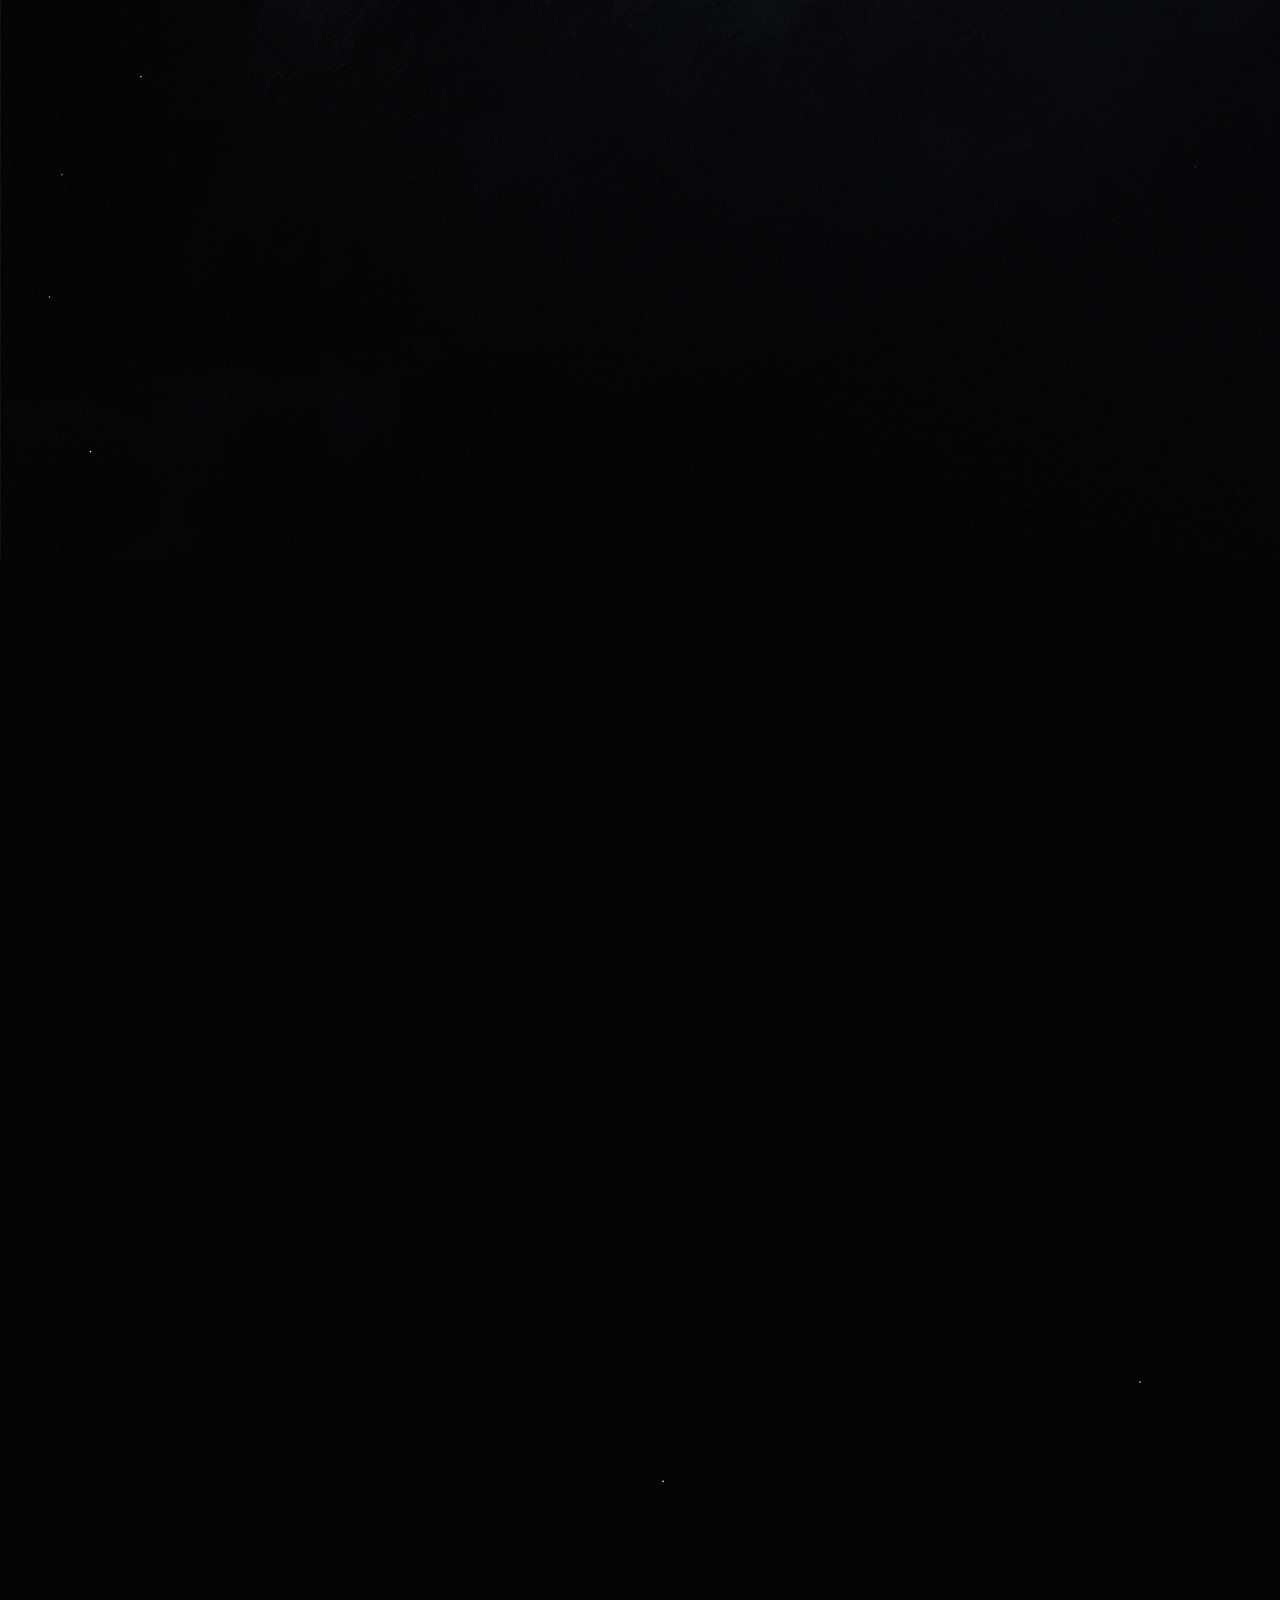
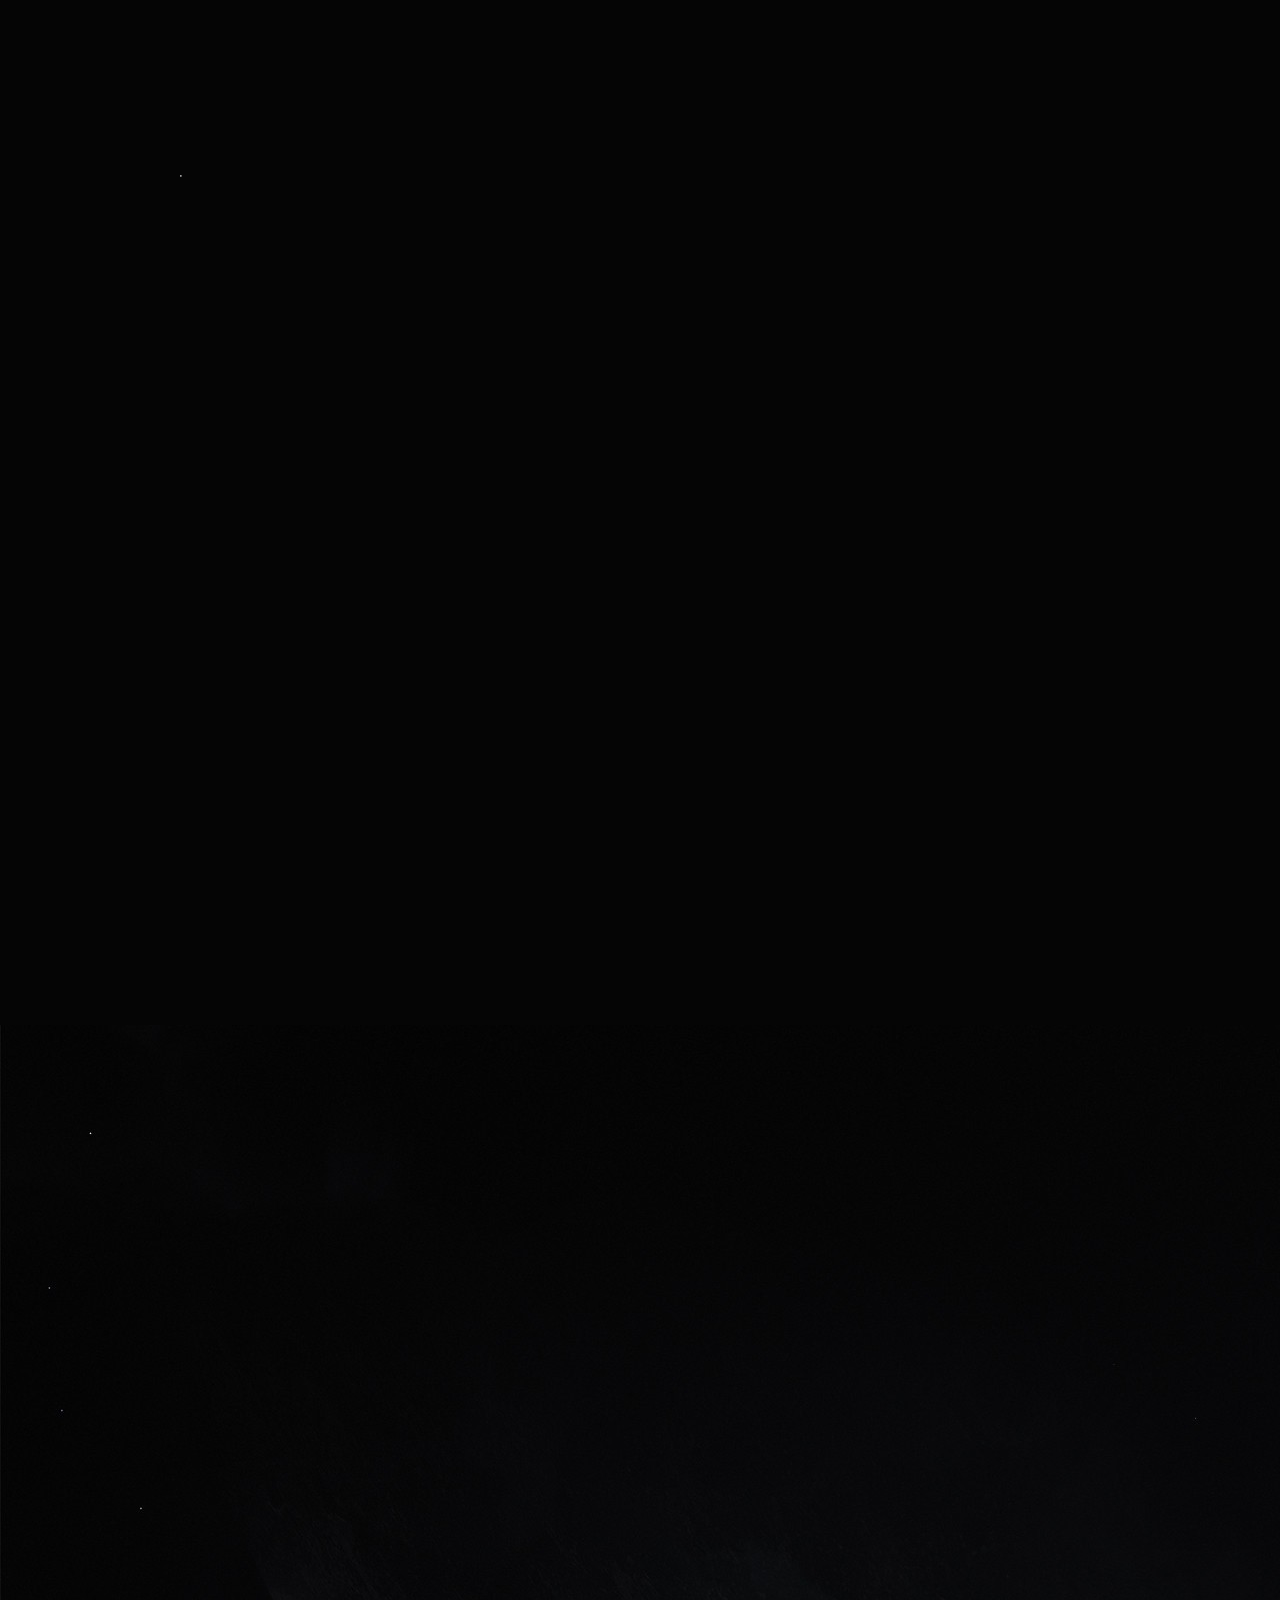
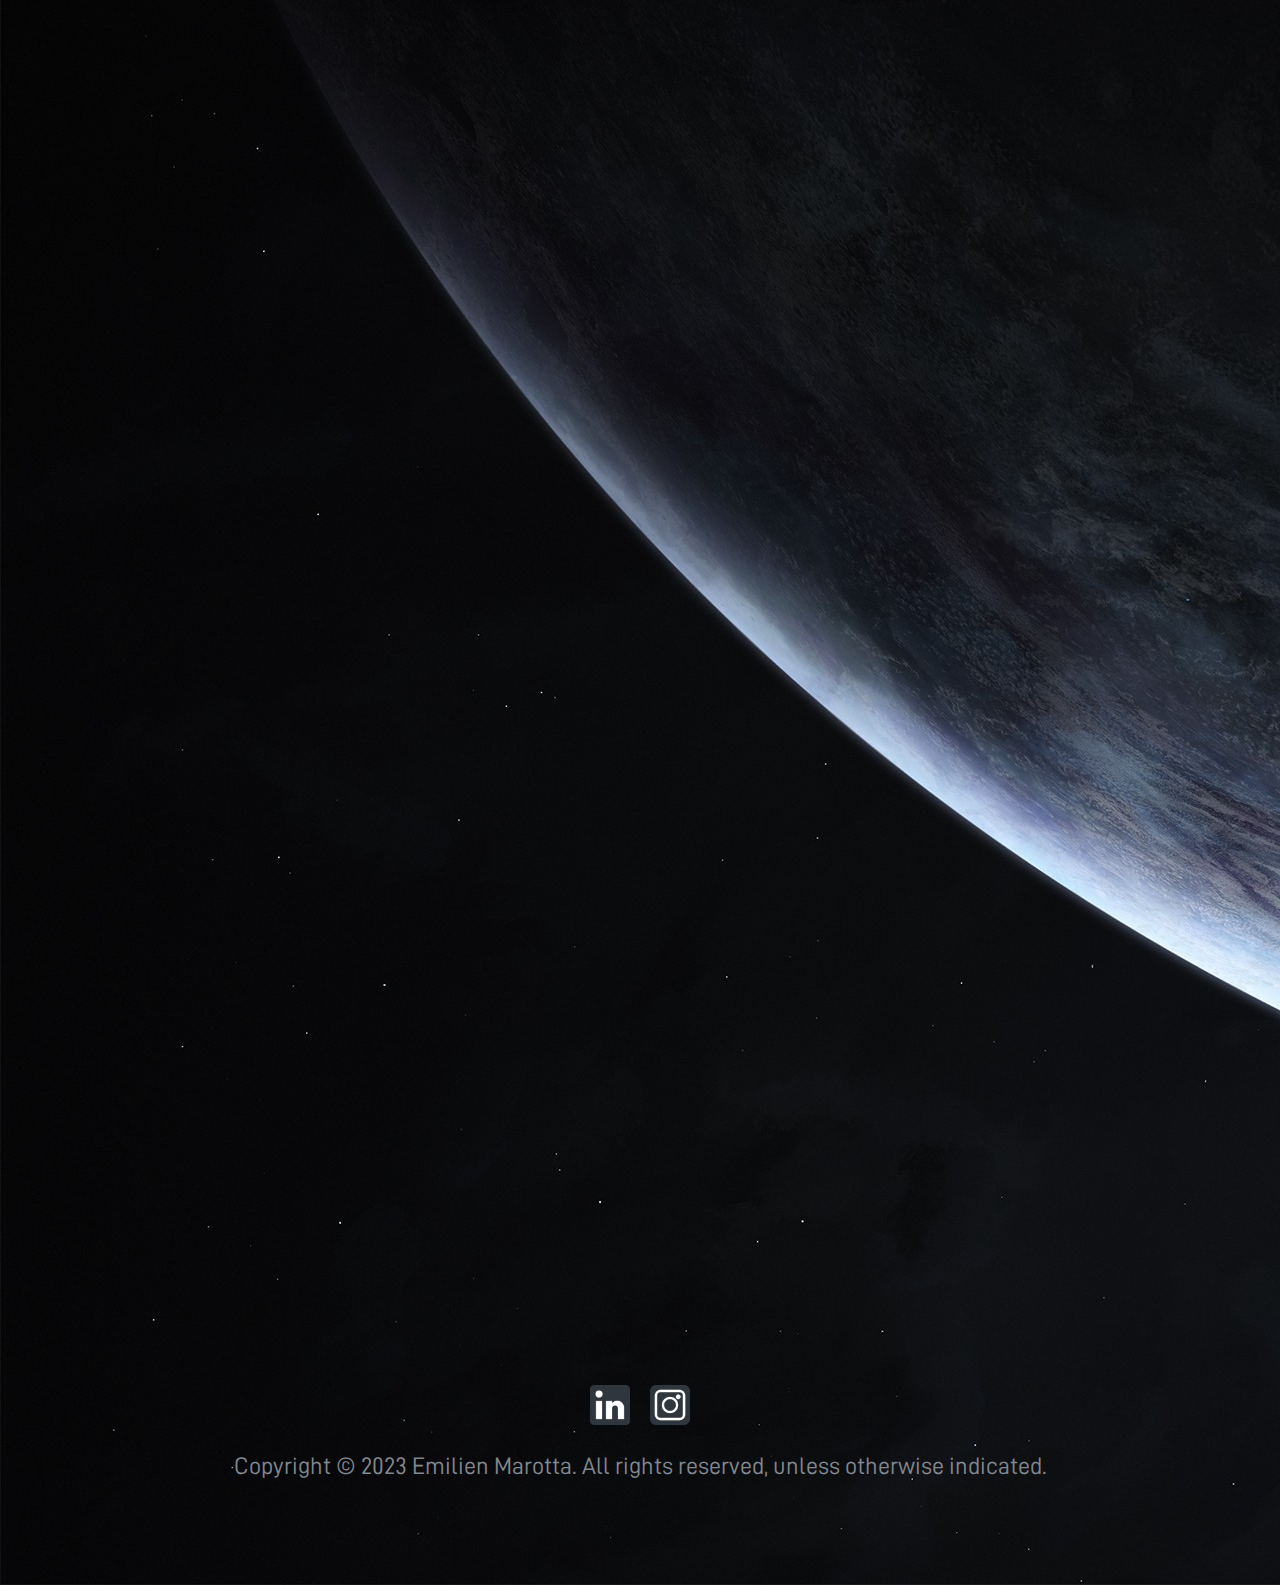
==== commit c560ff7e: "UPDATE - More SpaceX interface" ====
--- a/index.htm
+++ b/index.htm
@@ -29,14 +29,16 @@
             <div id="goal-result" class="prompt-result"></div>
             <div id="prompt-3" class="prompt">> </div>
             <div id="presentation-box-buttons">
-                <a data-aos="fade-right" id="contact-button" href="mailto:emilien.marotta@gmail.com">Contact me</a>
+                <div data-aos="fade-right" class="presentation-box-buttons-box">
+                    <a class="presentation-box-buttons-box-btn" id="contact-button" href="mailto:emilien.marotta@gmail.com">Contact me</a>
+                </div>
             </div>
         </div>
         <img id="satellite" src="Index/satellite.png">
     </header>
     <div id="description" class="box">
         <div data-aos="fade-right" id="introduction-description" class="box-description">About me</div>
-        <div data-aos="fade-left" id="introduction-subdescription" class="box-subdescription">I'm passionate about computer science, and want to bring together solid skills in <span class="main-word">cybersecurity and artificial intelligence</span> to explore a field that's still underdeveloped but very promising: artificial intelligence integrated with cybersecurity.</div>
+        <div data-aos="fade-left" id="introduction-subdescription" class="box-subdescription">I'm passionate about computer science, and want to bring together solid skills in <span class="blue-word">cybersecurity and artificial intelligence</span> to explore a field that's still underdeveloped but very promising: artificial intelligence integrated with cybersecurity.</div>
         <div data-aos="fade-left" id="introduction-subsubdescription" class="box-subdescription">Most of my knowledge and skills come from self-taught training alongside my studies.</div>
     </div>
     <div id="cybersecurity-box" class="box">
@@ -90,7 +92,7 @@
         <div id="projects-box">
             <div data-aos="fade-up" class="projects-box-element box-box">
                 <div class="projects-box-element-title">Friedman-IC Test</div>
-                <div class="projects-box-element-description">Cryptanalysis - Algorithm for estimating the length of a mono- or polyalphabetic encryption key</div>
+                <div class="projects-box-element-description">Cryptanalysis algorithm for estimating the length of a mono- or polyalphabetic encryption key</div>
                 <a title="Consult this project" href="https://github.com/emilienmarotta/Friedman_Test" class="projects-box-element-consult box-box-element">Consult this project <span class="selected-line"> ></span></a>
             </div>
             <div data-aos="fade-up" class="projects-box-element box-box">
@@ -104,11 +106,9 @@
                 <a title="Consult this project" href="https://github.com/emilienmarotta/Computer-Vision_Star-Counter/" class="projects-box-element-consult box-box-element">Consult this project <span class="selected-line"> ></span></a>
             </div>
         </div>
-        <div data-aos="fade-up" id="github-inspiration">The design of this site was inspired by the <a title="Visit the official GitHub website" href="https://github.com/home">official GitHub site</a>.</div>
     </div>
     <div id="up-button" onmouseover="arrowMouseOver()" onmouseout="arrowMouseOut()"><img src="Index/arrow.png" id="arrow"/></div>
     <div data-aos="fade-up" id="internship" class="box">
-        <img id="info-img" src="Index/info.png" alt="">
         <div id="internship-description" class="box-subdescription">I'm looking for an <span class="cyan-word">internship</span> in cybersecurity that could potentially lead to a work-study program in the Nancy-Metz-Luxembourg area.</div>
     </div>  
     <footer>
--- a/CSS/index.css
+++ b/CSS/index.css
@@ -1,6 +1,11 @@
 @font-face {
     font-family: "Mona Sans";
-    src: url("../Fonts/Mona\ Sans/Mona-Sans.ttf");
+    src: url("../Fonts/D-Din/D-DIN.otf"), url("../Fonts/D-Din/D-DIN-Bold.otf");
+}
+
+@font-face {
+    font-family: "SpaceX";
+    src: url("../Fonts/SpaceX.ttf");
 }
 
 @keyframes blink {
@@ -82,9 +87,9 @@
 
 #sidebar {
     width: 2px;
-    background-color: #939AFF;
+    background-color: #dedede;
     border-radius: 50px;
-    box-shadow: 0 0 5px #939AFF;
+    box-shadow: 0 0 5px #dedede;
     position: fixed;
     top: 50%;
     left: 50px;
@@ -137,25 +142,26 @@
 #presentation-box h1 {
     font-size: 4rem;
     width: 500px;
+    font-family: "SpaceX";
 }
 
 #presentation-box #current-status {
-    color: #939AFF;
+    color: #dedede;
     font-size: 2.5rem;
-    font-weight: bold;
+    font-weight: bolder;
 }
 
 #presentation-box #goal {
+    color: #dedede;
     font-size: 2.5rem;
-    font-weight: bold;
-    color: #939AFF;
+    font-weight: bolder;
     margin-top: 10px;
 }
 
 #presentation-box .prompt-result {
     font-size: 2rem;
     font-weight: normal;
-    color: #818890;
+    color: #51555c;
     margin-left: 40px;
     margin-top: 10px;
 }
@@ -186,21 +192,23 @@
     gap: 40px;
 }
 
-#presentation-box-buttons #contact-button {
-    background-color: #fcfcfc;
-    color: #050505;
-    border: 1px solid #fcfcfc;
-}
-
-#presentation-box-buttons a {
-    background-color: #0d1117;
-    color: #fcfcfc;
-    border: 1px solid #fcfcfc;
-    border-radius: 10px;
+.presentation-box-buttons-box {
+    position: relative;
+    overflow: hidden;
+    width: 300px;
+    height: 60px;
+}
+
+.presentation-box-buttons-box-btn {
+    cursor: pointer;
+    position: absolute;
+    color: #dedede;
+    border: 1px solid #dedede;
+    border-radius: 0px;
     font-weight: bold;
     font-size: 1.8rem;
-    width: 300px;
-    height: 60px;
+    width: 100%;
+    height: 100%;
     padding: 2px 5px;
     display: flex;
     justify-content: center;
@@ -213,18 +221,33 @@
     -moz-user-select: none;
     -ms-user-select: none;
     user-select: none;
-}
-
-#presentation-box-buttons a:hover {
-    border: 2px solid #fcfcfc;
-    cursor: pointer;
-    box-shadow: 0 10px 50px #ffffff2c;
+    z-index: 1000;
+}
+
+.presentation-box-buttons-box-btn::after {
+    content: "";
+    position: absolute;
+    width: 100%;
+    height: 0;
+    background-color: white;
+    left: 0;
+    bottom: 0;
+    transition: height 0.3s;
+    z-index: -500;
+}
+
+.presentation-box-buttons-box-btn:hover{
+    color: black;
+}
+
+.presentation-box-buttons-box-btn:hover::after {
+    height: 100%;
 }
 
 .cursor-blink::after, #prompt-3::after {
     content: "|";
     font-weight: bold;
-    color: #939AFF;
+    color: #dedede;
     position: relative;
     bottom: 2px;
     animation: blink 1s infinite;
@@ -237,15 +260,15 @@
 
 
 #introduction-description {
-    color: #A5D6FF;
+    color: #939AFF;
 }
 
 #introduction-subdescription {
     color: #fcfcfc;
 }
 
-.main-word {
-    color: #A5D6FF;
+.cyan-word {
+    color: #939AFF;
 }
 
 .box {
@@ -286,7 +309,7 @@
 }
 
 .box-more:hover {
-    color: #9e8bff;
+    color: #939AFF;
 }
 
 .box-more:hover .more-arrow {
@@ -419,21 +442,6 @@
     color: #939AFF;
 }
 
-#github-inspiration {
-    font-size: 1.5rem;
-    color: #51555c;
-}
-
-#github-inspiration a {
-    color: #3e424a;
-    transition: 0.2s ease;
-    text-decoration: underline;
-}
-
-#github-inspiration a:hover {
-    color: #A5D6FF;
-}
-
 .magenta-word {
     color: #D2A8FF;
 }
@@ -483,7 +491,7 @@
 }
 
 .cyan-word {
-    color: #A5D6FF;
+    color: #939AFF;
 }
 
 #cybersecurity-ai {
@@ -503,11 +511,11 @@
     left: 0;
     height: 2px;
     width: 100%;
-    background-color: #A5D6FF;
+    background-color: #939AFF;
 }
 
 .cybersecurity-ai-element:hover {
-    color: #A5D6FF;
+    color: #939AFF;
 }
 
 #cybersecurity-ai {
@@ -522,14 +530,6 @@
     box-shadow: 0 0 15px black;
     position: relative;
     color: #fcfcfc;
-}
-
-#info-img {
-    position: absolute;
-    right: -15px;
-    top: -15px;
-    width: 50px;
-    z-index: 1000;
 }
 
 
@@ -613,7 +613,7 @@
     #presentation-box .prompt-result {
         font-size: 1.5rem;
     }
-    #presentation-box-buttons a {
+    .presentation-box-buttons-box-btn {
         font-size: 1.5rem;
         height: 50px;
         width: 250px;
@@ -647,9 +647,6 @@
     #ai-courses {
         width: 400px;
     }
-    #github-inspiration {
-        font-size: 1.3rem;
-    }
     #copyright {
         font-size: 1.3rem;
     }
@@ -699,7 +696,7 @@
     #presentation-box {
         width: 100%;
     }
-    #presentation-box-buttons {
+    .presentation-box-buttons-box-btn {
         flex-direction: column;
         margin: auto;
         left: 50%;
@@ -724,7 +721,7 @@
     #presentation-box .prompt-result {
         font-size: 1.3rem;
     }
-    #presentation-box-buttons a {
+    .presentation-box-buttons-box-btn {
         font-size: 1.3rem;
         height: 40px;
         width: 200px;
@@ -757,9 +754,6 @@
     #cybersecurity-ai {
         width: 80%;
     }
-    #github-inspiration {
-        font-size: 1.1rem;
-    }
     #copyright {
         font-size: 1.1rem;
     }
@@ -791,7 +785,7 @@
     #presentation-box .prompt-result {
         font-size: 1.2rem;
     }
-    #presentation-box-buttons a {
+    .presentation-box-buttons-box-btn {
         font-size: 1.2rem;
         height: 40px;
         width: 200px;
@@ -823,9 +817,6 @@
     }
     #cybersecurity-ai {
         width: 80%;
-    }
-    #github-inspiration {
-        font-size: 1rem;
     }
     #copyright {
         font-size: 1rem;
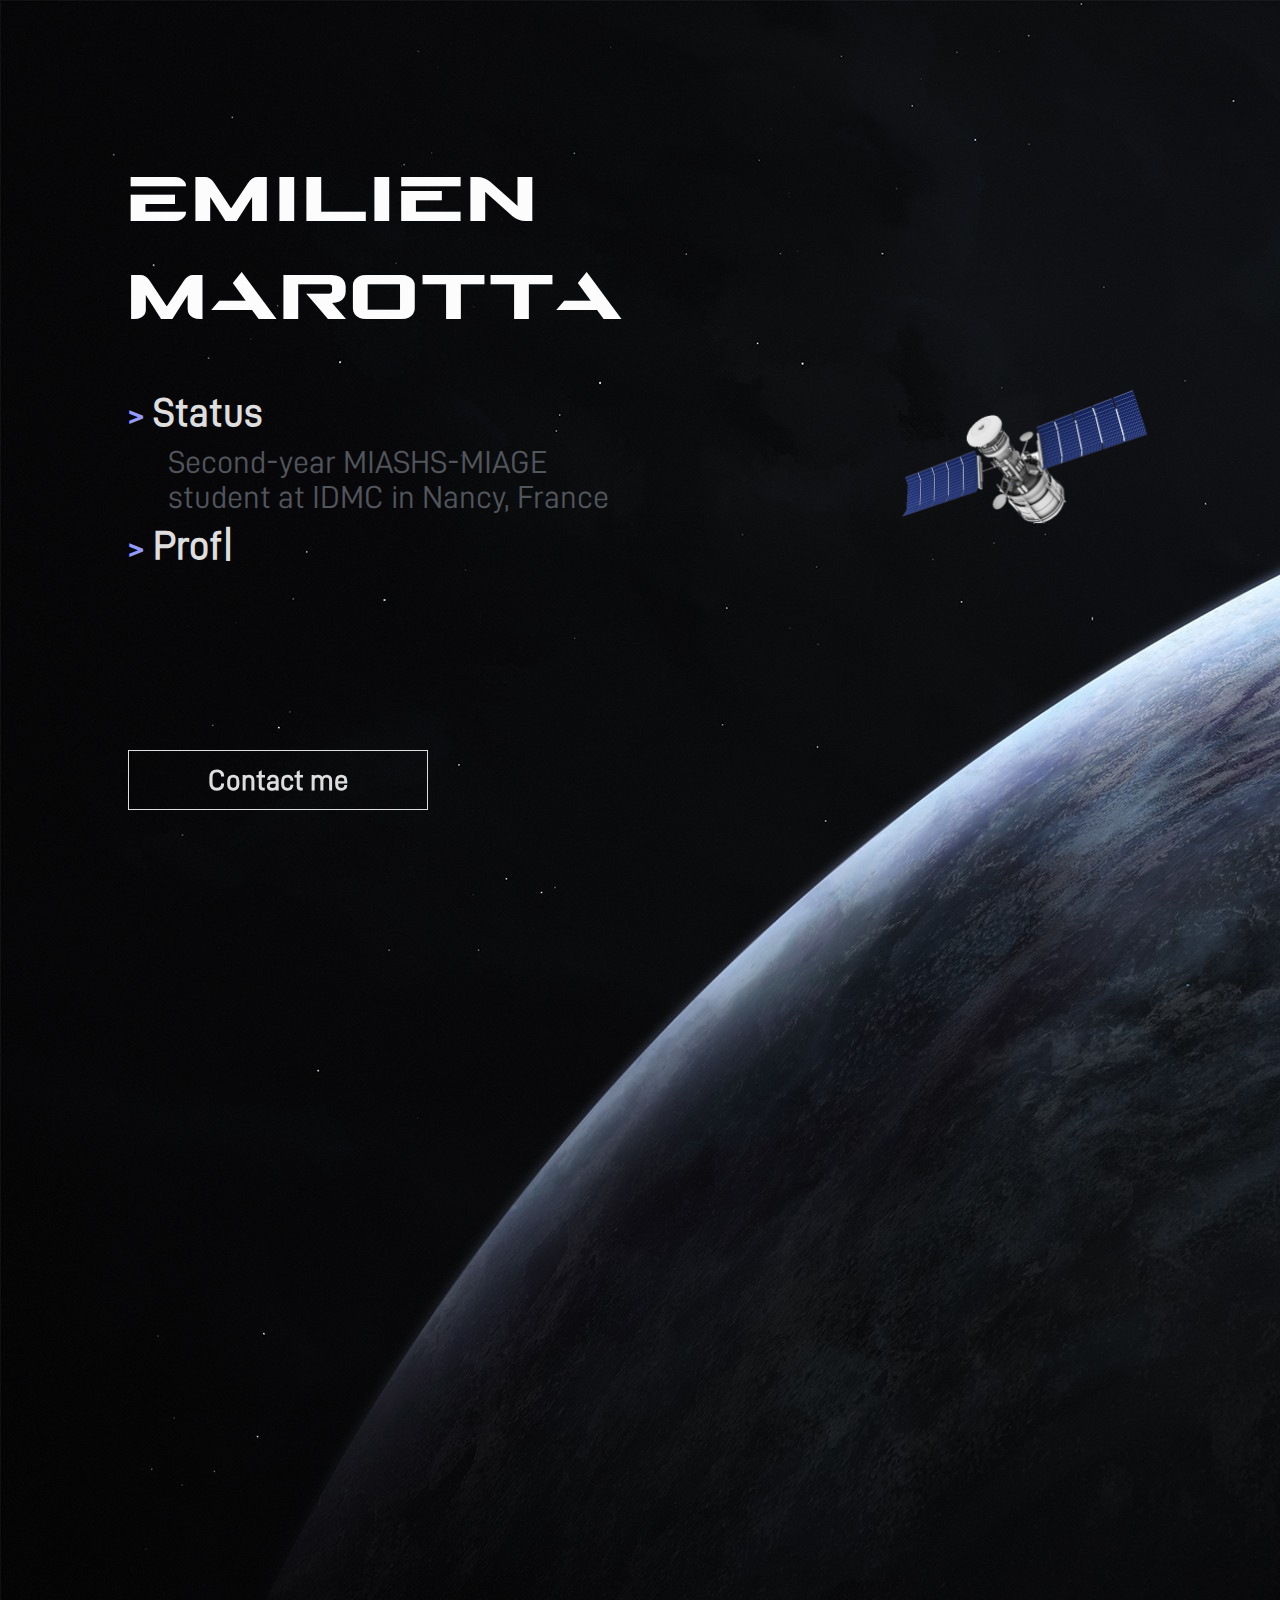
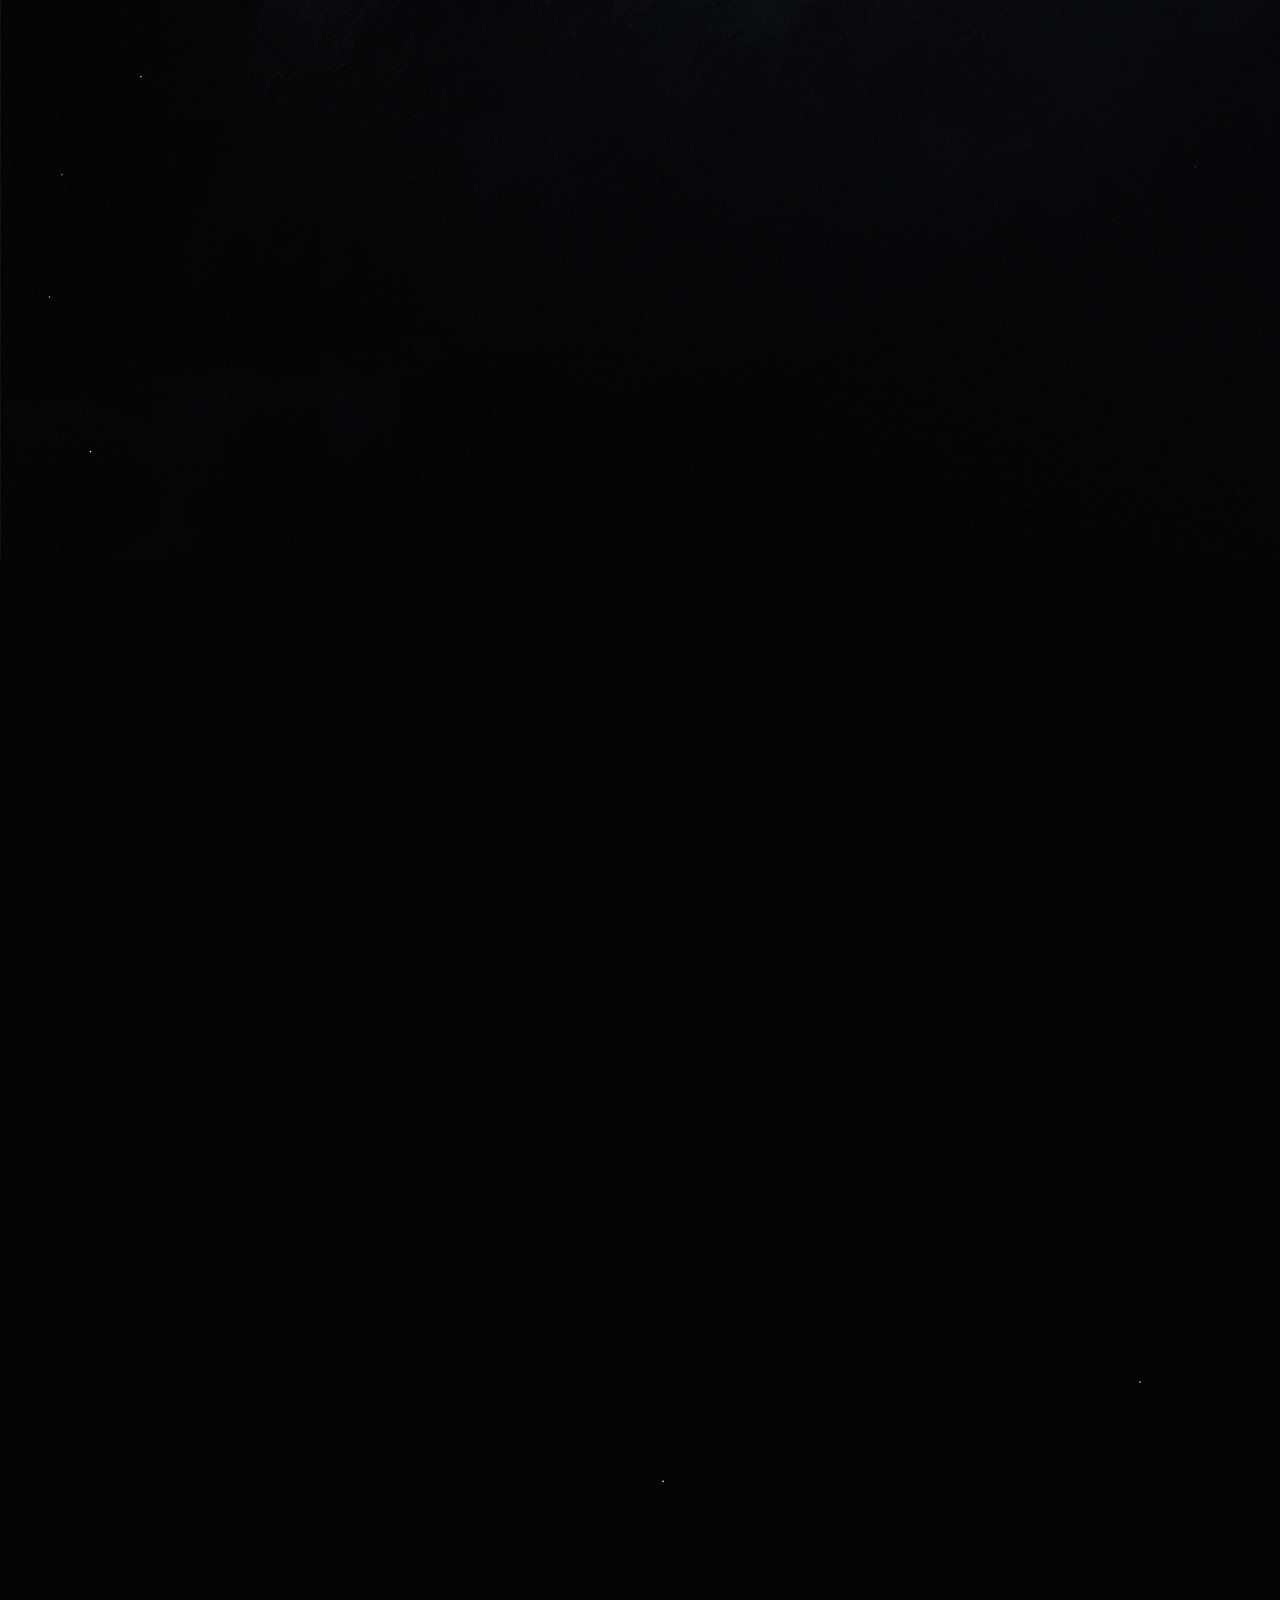
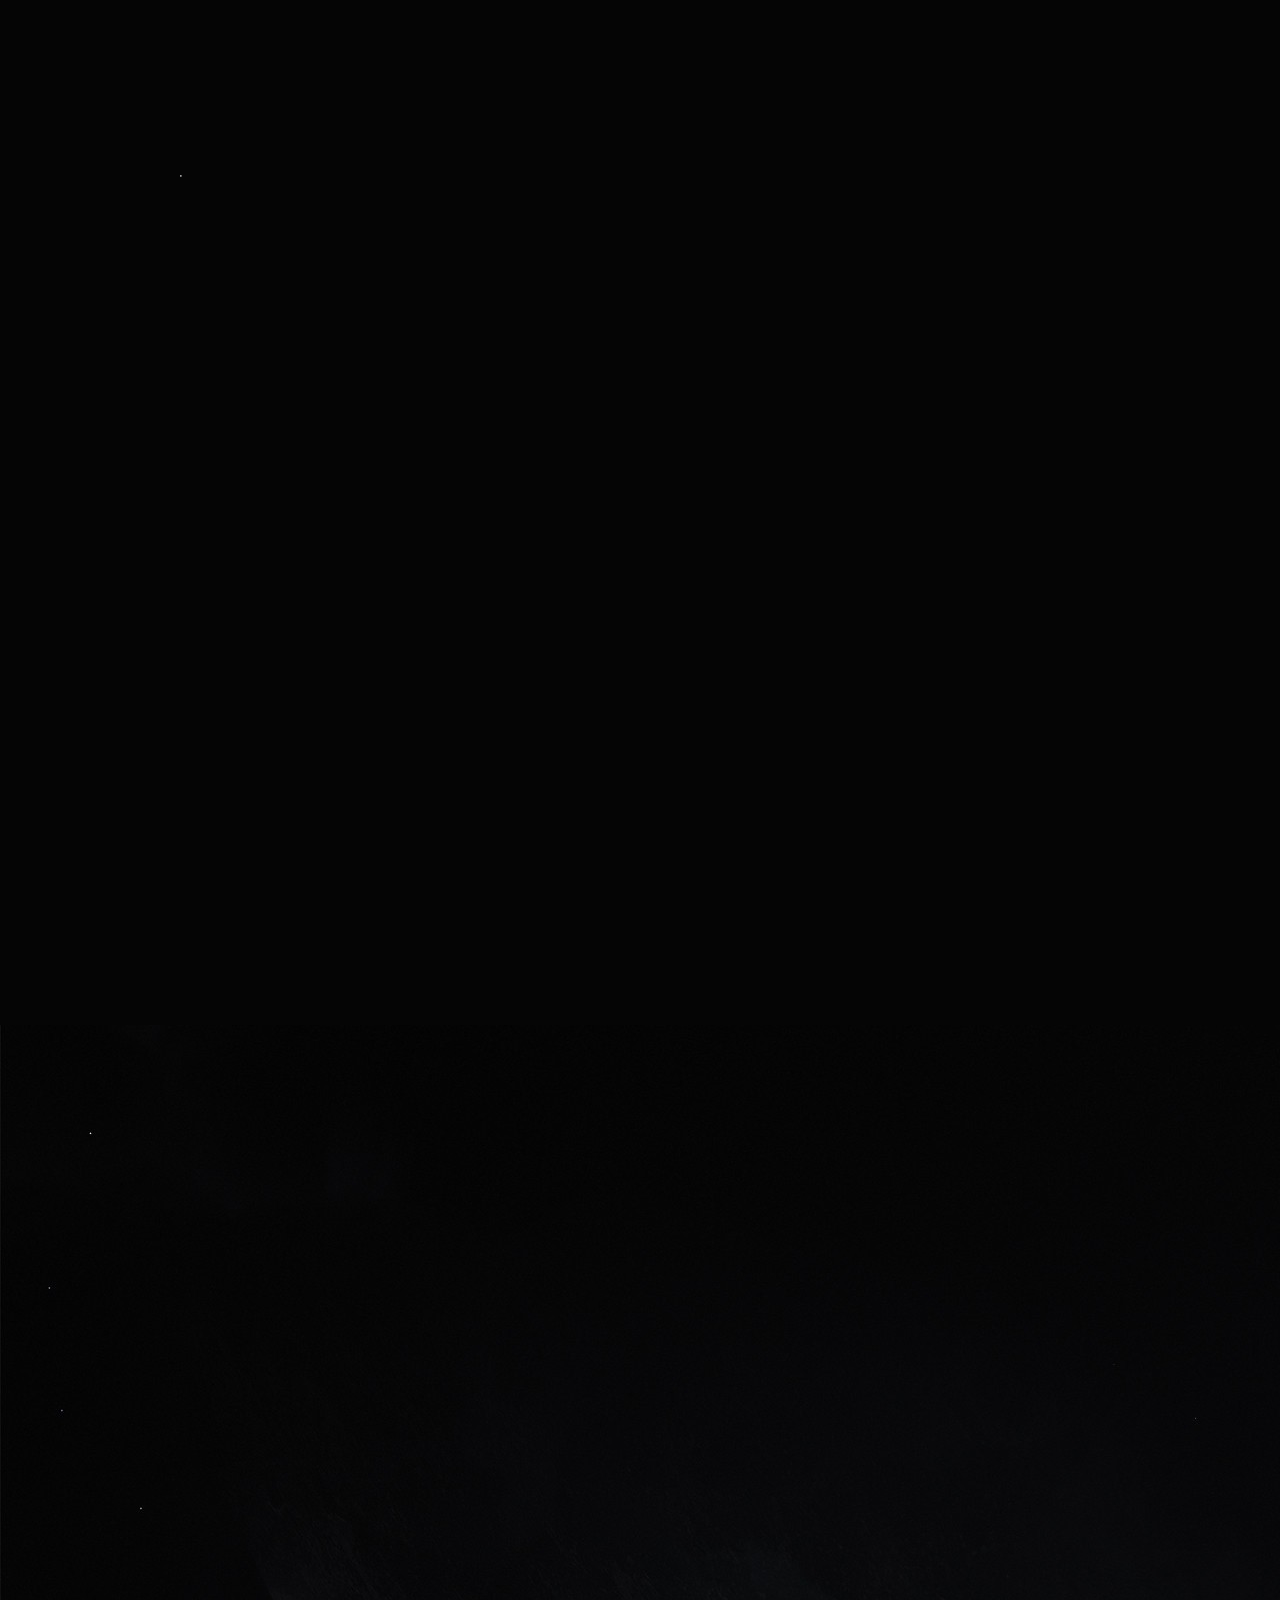
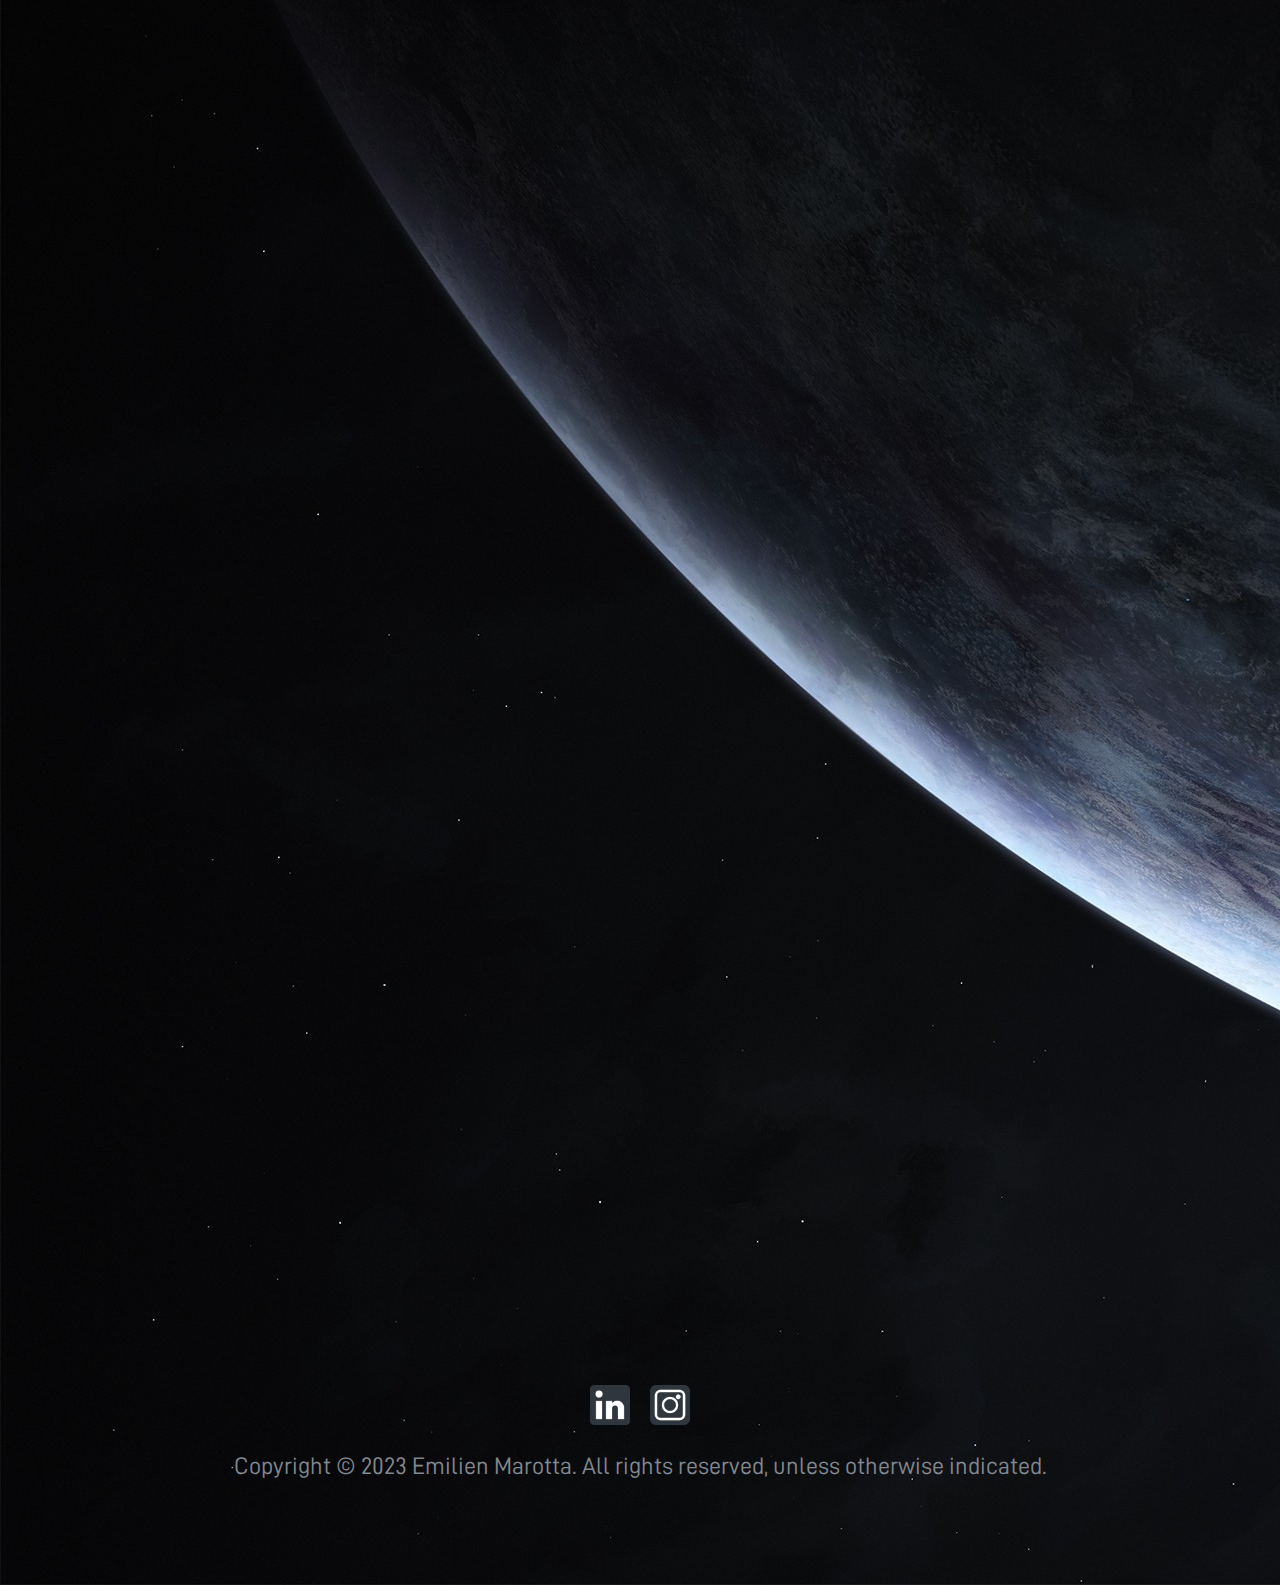
==== commit 2da45093: "EDIT - Remove sidebar" ====
--- a/index.htm
+++ b/index.htm
@@ -15,11 +15,11 @@
     <script src="https://cdn.jsdelivr.net/npm/aos@2.3.4/dist/aos.js"></script>
 </head>
 <body>
-    <div id="sidebar">
+    <!-- <div id="sidebar">
         <div id="cursor">
             <div id="sub-cursor"></div>
         </div>
-    </div>
+    </div> -->
     <header>    
         <div id="presentation-box">
             <h1 data-aos="fade-down">Emilien Marotta</h1>
--- a/CSS/index.css
+++ b/CSS/index.css
@@ -770,6 +770,19 @@
 }
 
 @media (max-width: 440px) {
+    body {
+        gap: 200px;
+    }
+
+    header {
+        margin-top: 50px;
+        height: 600px;
+    }
+
+    #presentation-box {
+        height: 600px;
+    }
+
     #presentation-box h1 {
         font-size: 2.3rem;
     }
@@ -789,6 +802,7 @@
         font-size: 1.2rem;
         height: 40px;
         width: 200px;
+        background-color: #000000aa;
     }
     .box-description {
         font-size: 1.8rem;
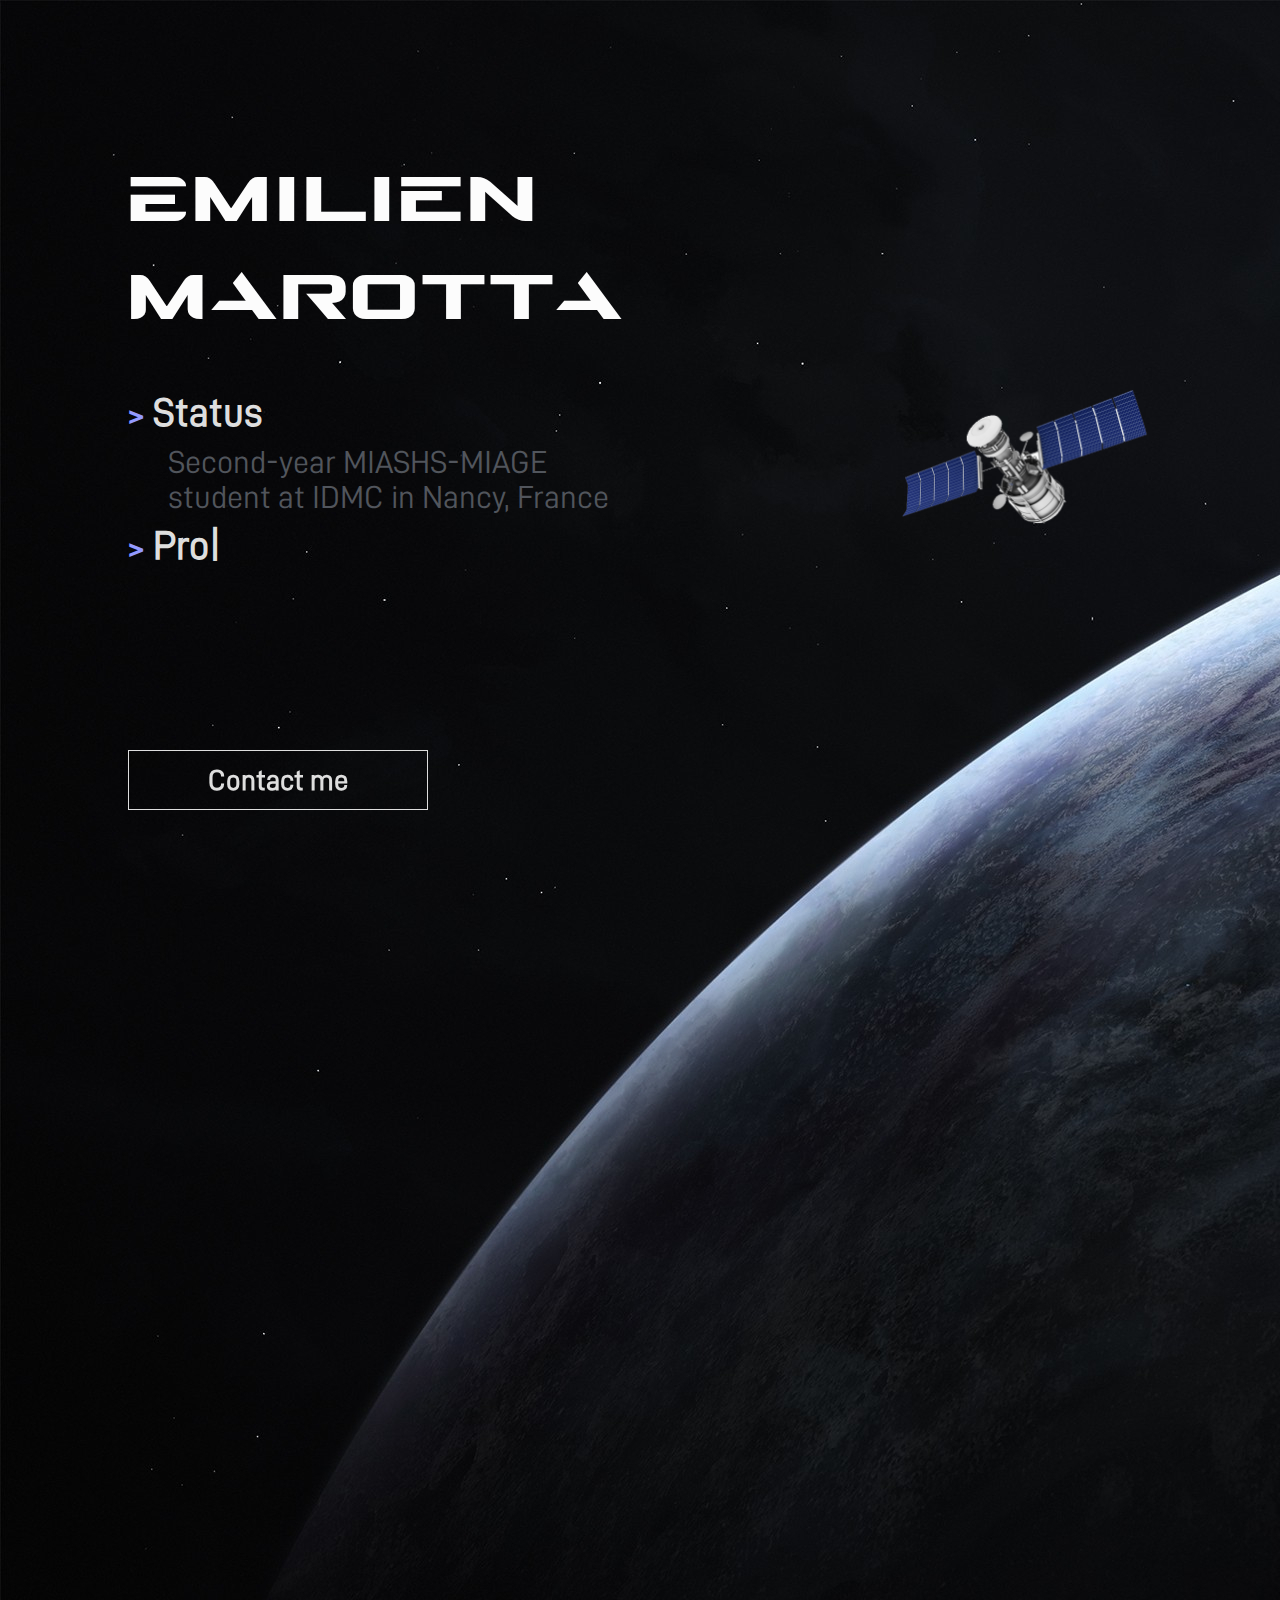
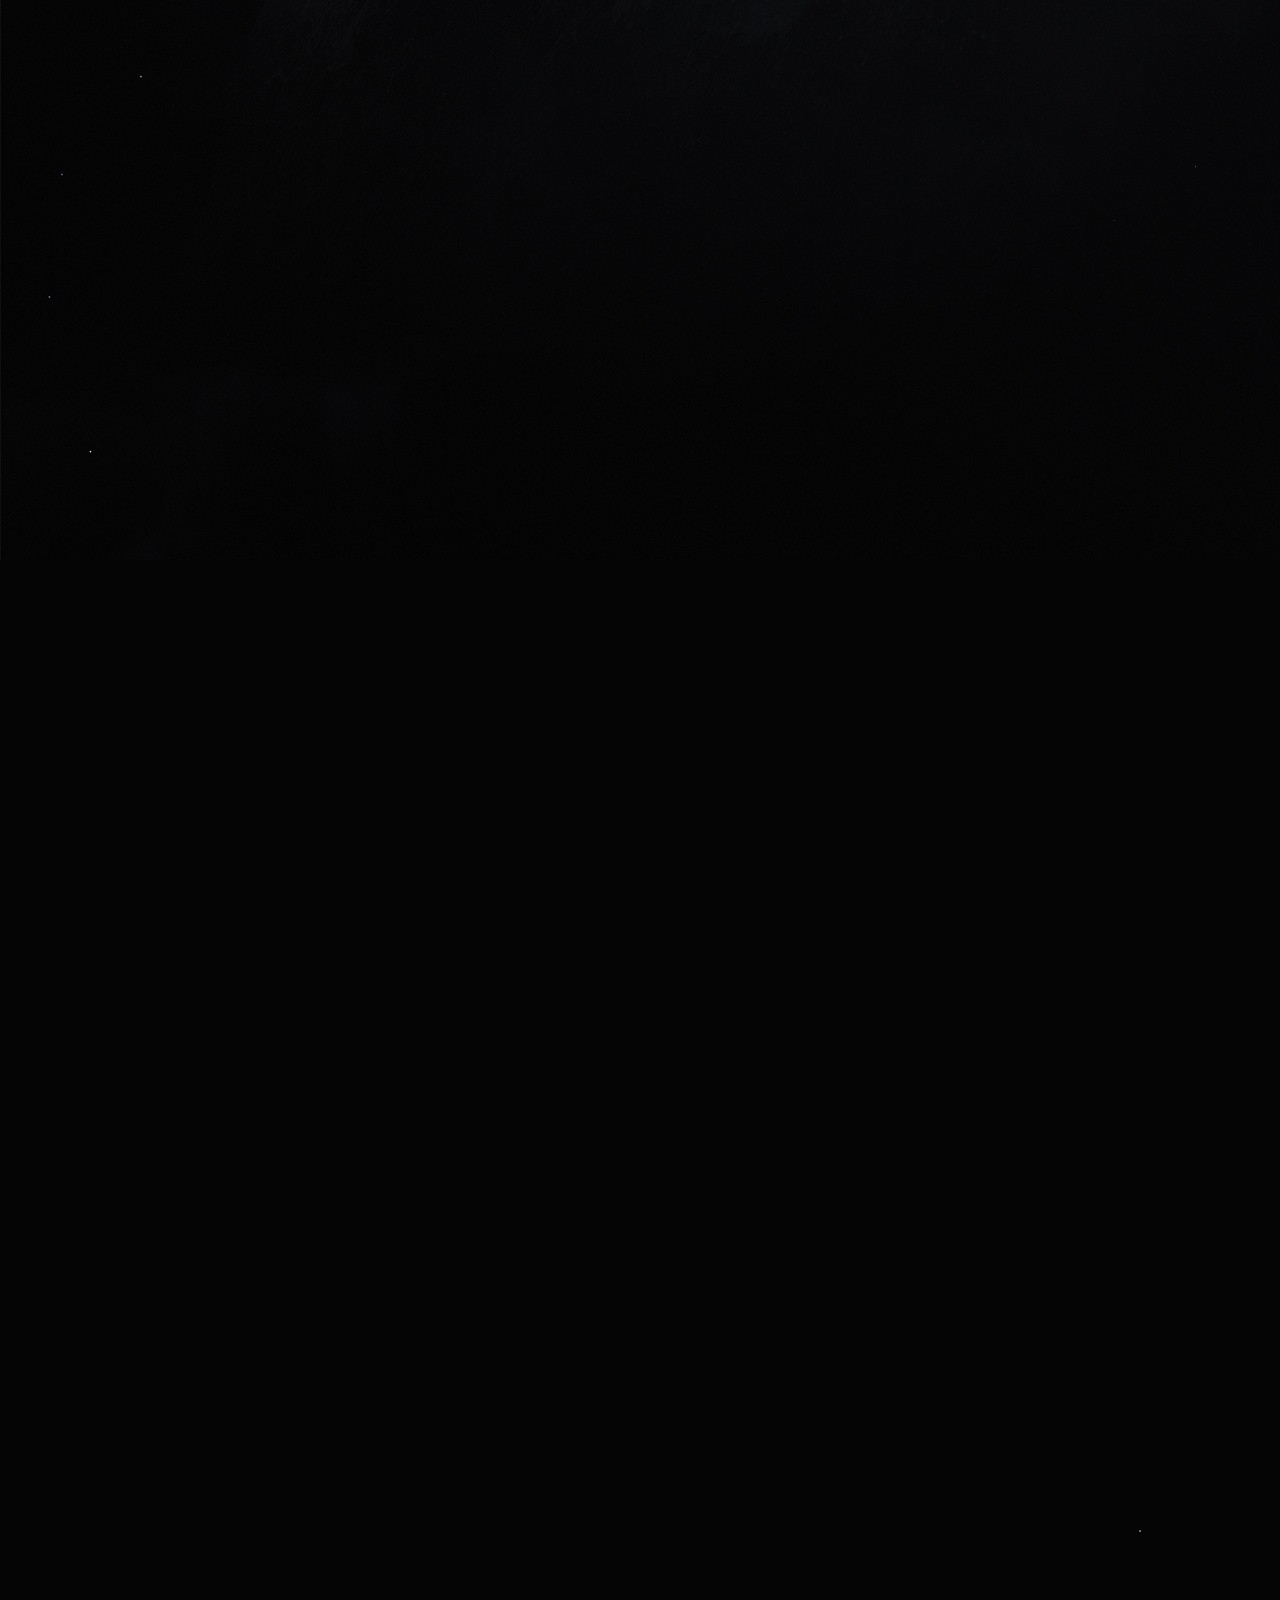
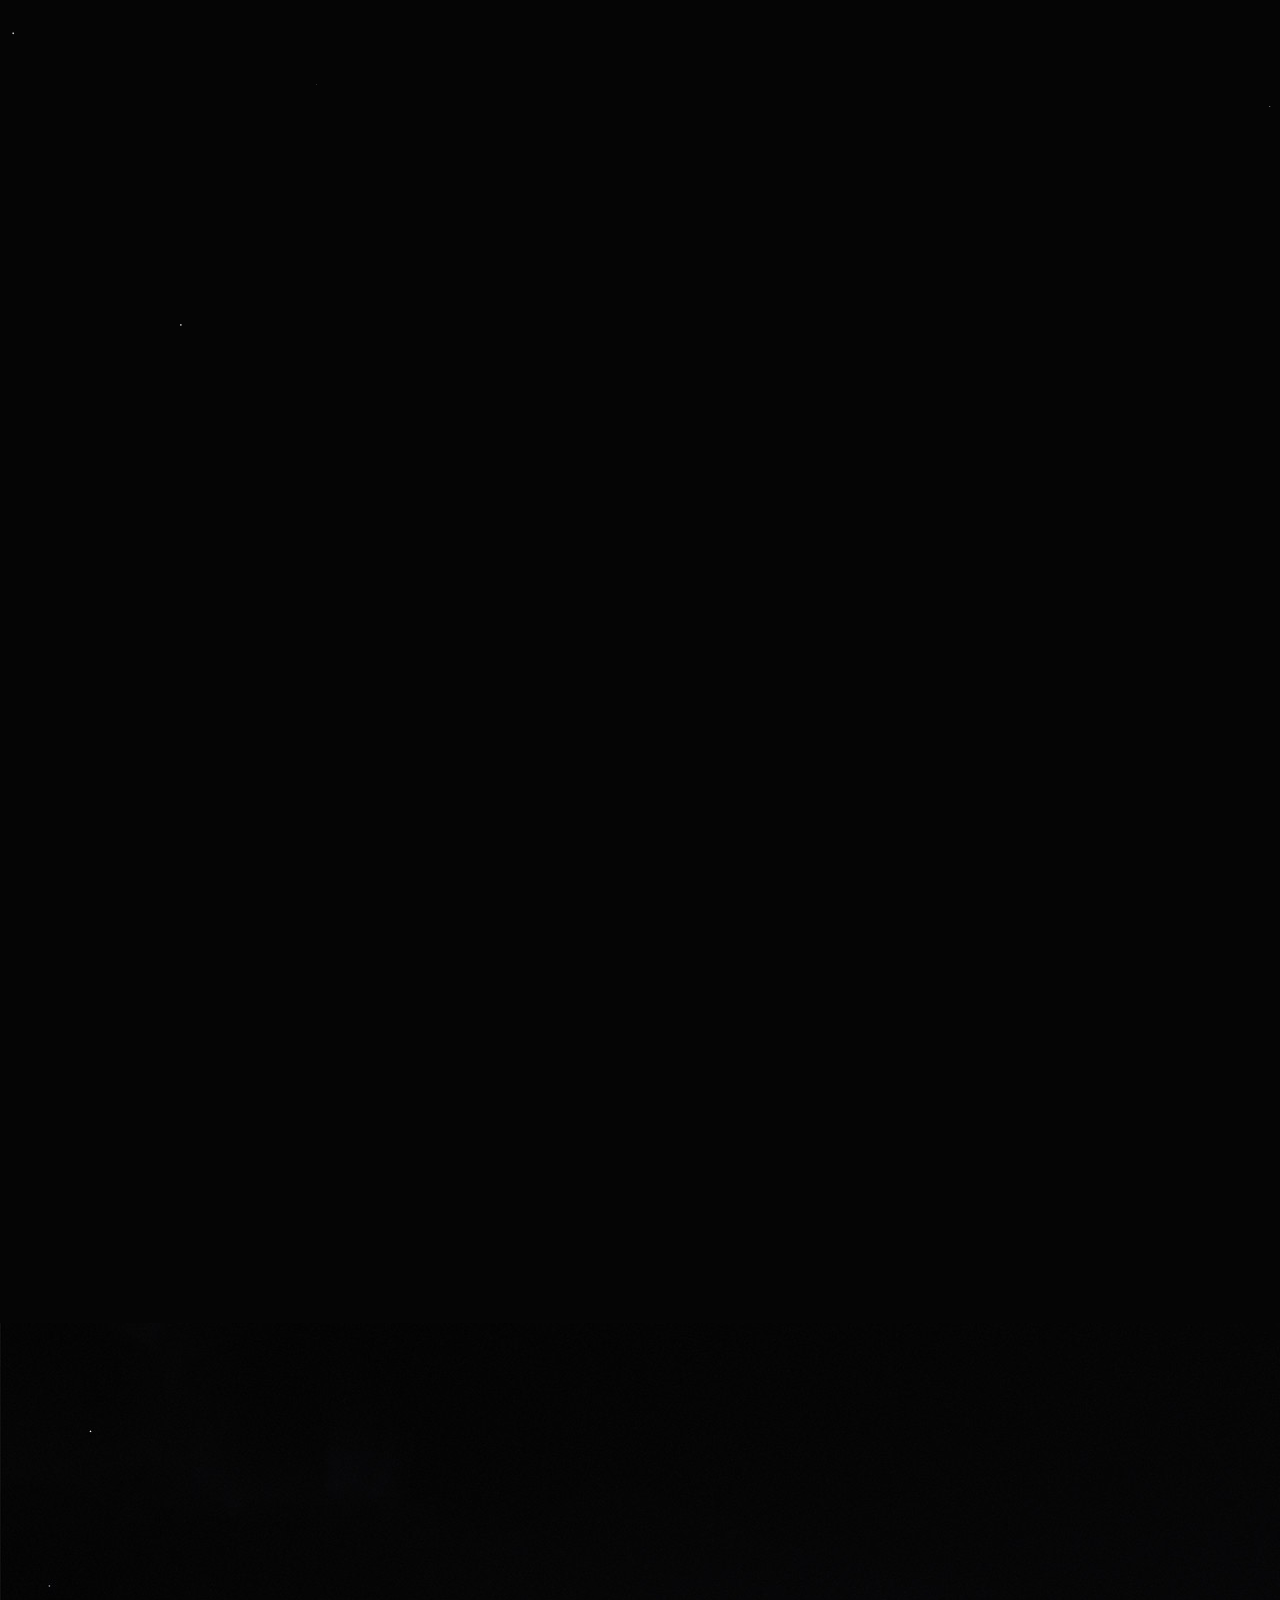
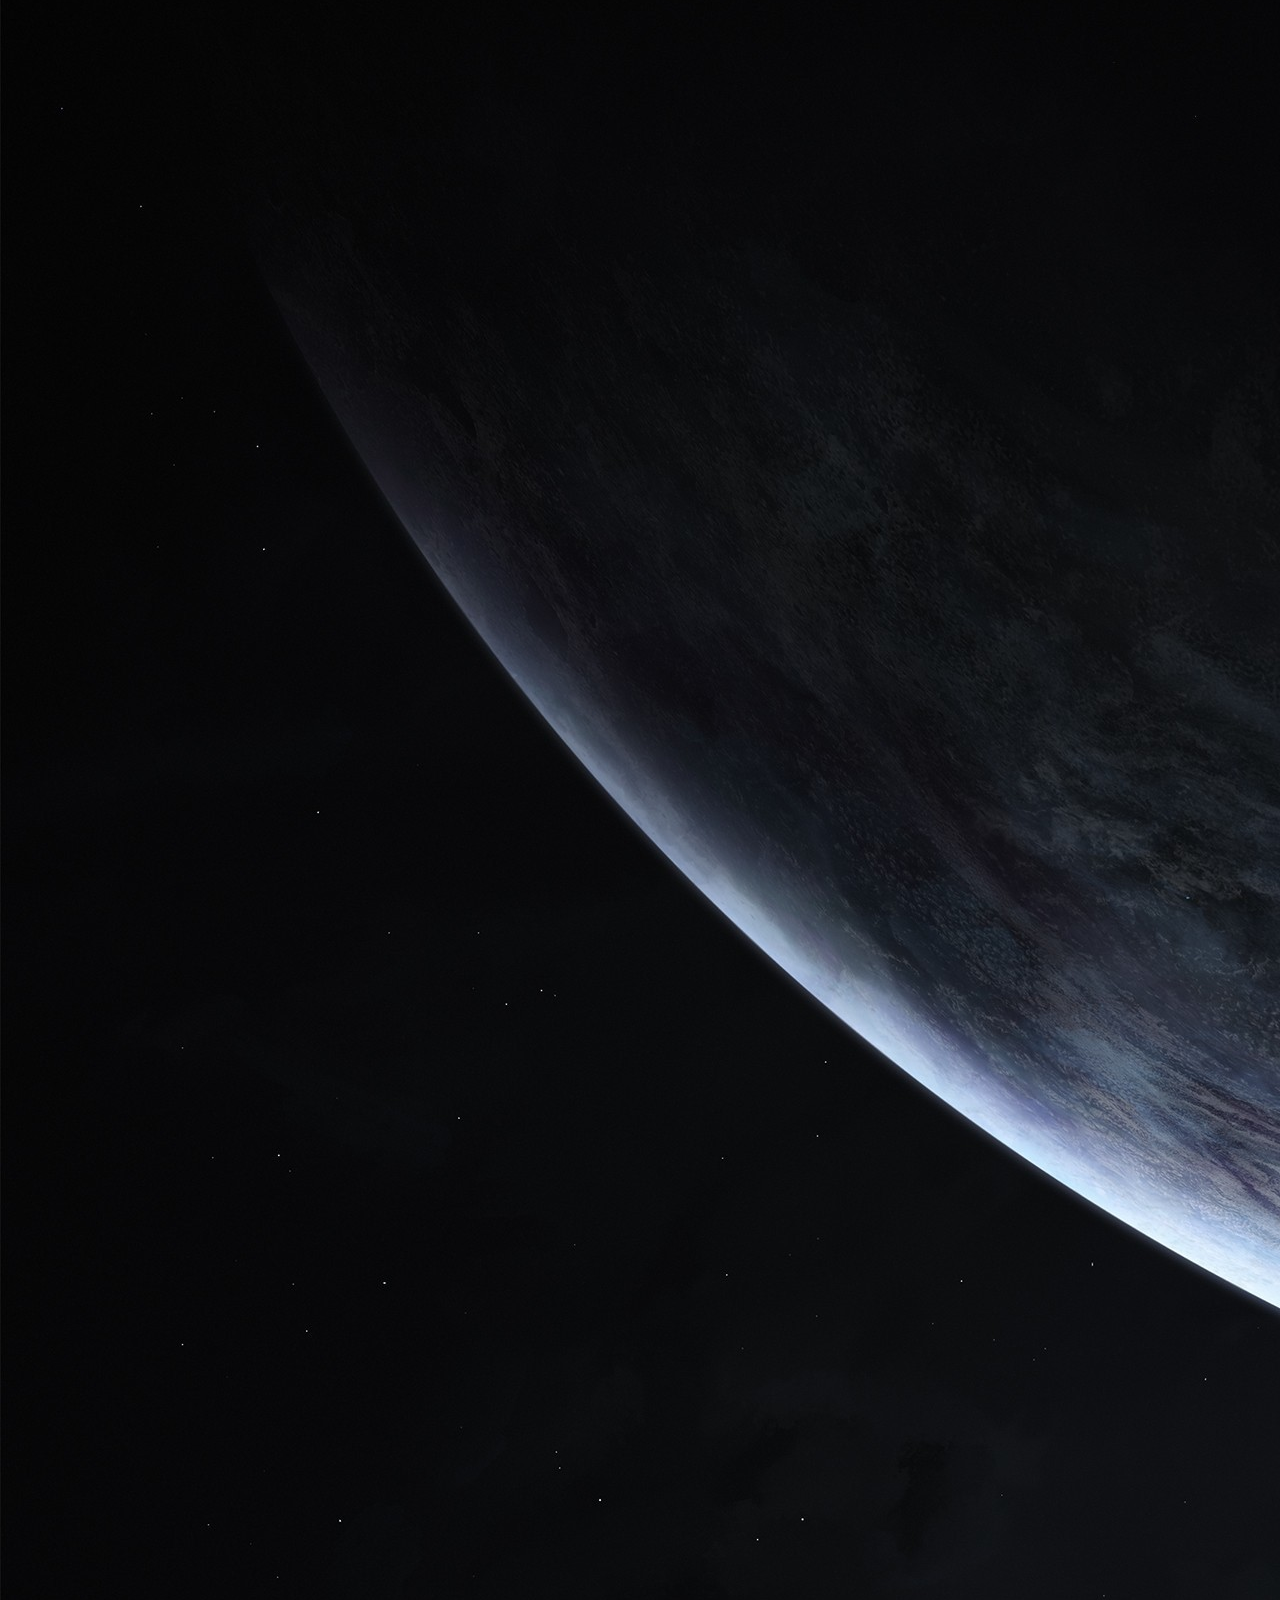
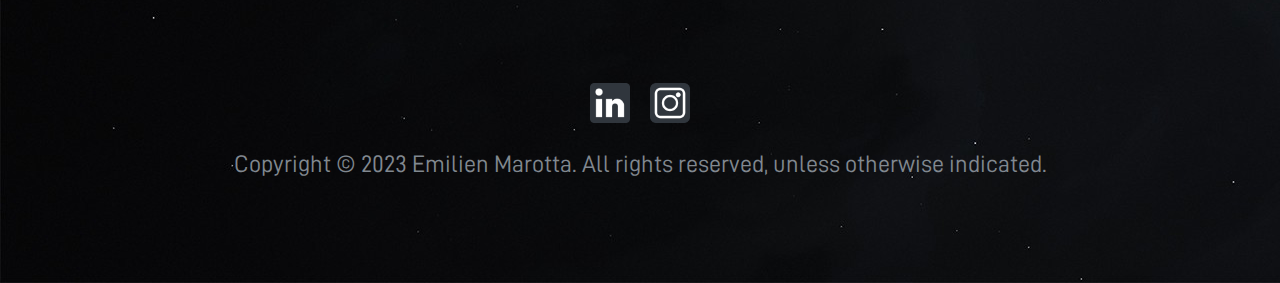
==== commit 38f1dc30: "ADD - Base converter project" ====
--- a/index.htm
+++ b/index.htm
@@ -91,6 +91,12 @@
         <div data-aos="fade-right" id="github-projects-title" class="box-subdescription">My latest projects</div>
         <div id="projects-box">
             <div data-aos="fade-up" class="projects-box-element box-box">
+                <div class="projects-box-element-title">Base Converter</div>
+                <div class="projects-box-element-description">Intuitive base converter tool that simplifies number conversions between different numeral systems, making it easy to switch between decimal, binary, hexadecimal, and more.</div>
+                <a title="Consult this project" href="https://github.com/emilienmarotta/Base_Converter" class="projects-box-element-consult box-box-element">Consult this project <span class="selected-line"> ></span></a>
+                <a href="https://github.com/emilienmarotta/Base_Converter" id="test-project" title="Test the project"><img id="test-project-img" src="Index/external.png" alt="Test the project" onmouseover="testProjectMouseOver()" onmouseout="testProjectMouseOut()"></a>
+            </div>
+            <div data-aos="fade-up" class="projects-box-element box-box">
                 <div class="projects-box-element-title">Friedman-IC Test</div>
                 <div class="projects-box-element-description">Cryptanalysis algorithm for estimating the length of a mono- or polyalphabetic encryption key</div>
                 <a title="Consult this project" href="https://github.com/emilienmarotta/Friedman_Test" class="projects-box-element-consult box-box-element">Consult this project <span class="selected-line"> ></span></a>
--- a/CSS/index.css
+++ b/CSS/index.css
@@ -434,12 +434,24 @@
 }
 
 .projects-box-element-consult {
+    width: 250px;
     margin-top: 20px;
     transition: 0.2s;
 }
 
 .projects-box-element-consult:hover {
     color: #939AFF;
+}
+
+#test-project {
+    width: 30px;
+    position: absolute;
+    right: 30px;
+    bottom: 20px;
+}
+
+#test-project img {
+    width: 30px;
 }
 
 .magenta-word {
@@ -775,7 +787,7 @@
     }
 
     header {
-        margin-top: 50px;
+        margin-top: 40px;
         height: 600px;
     }
 
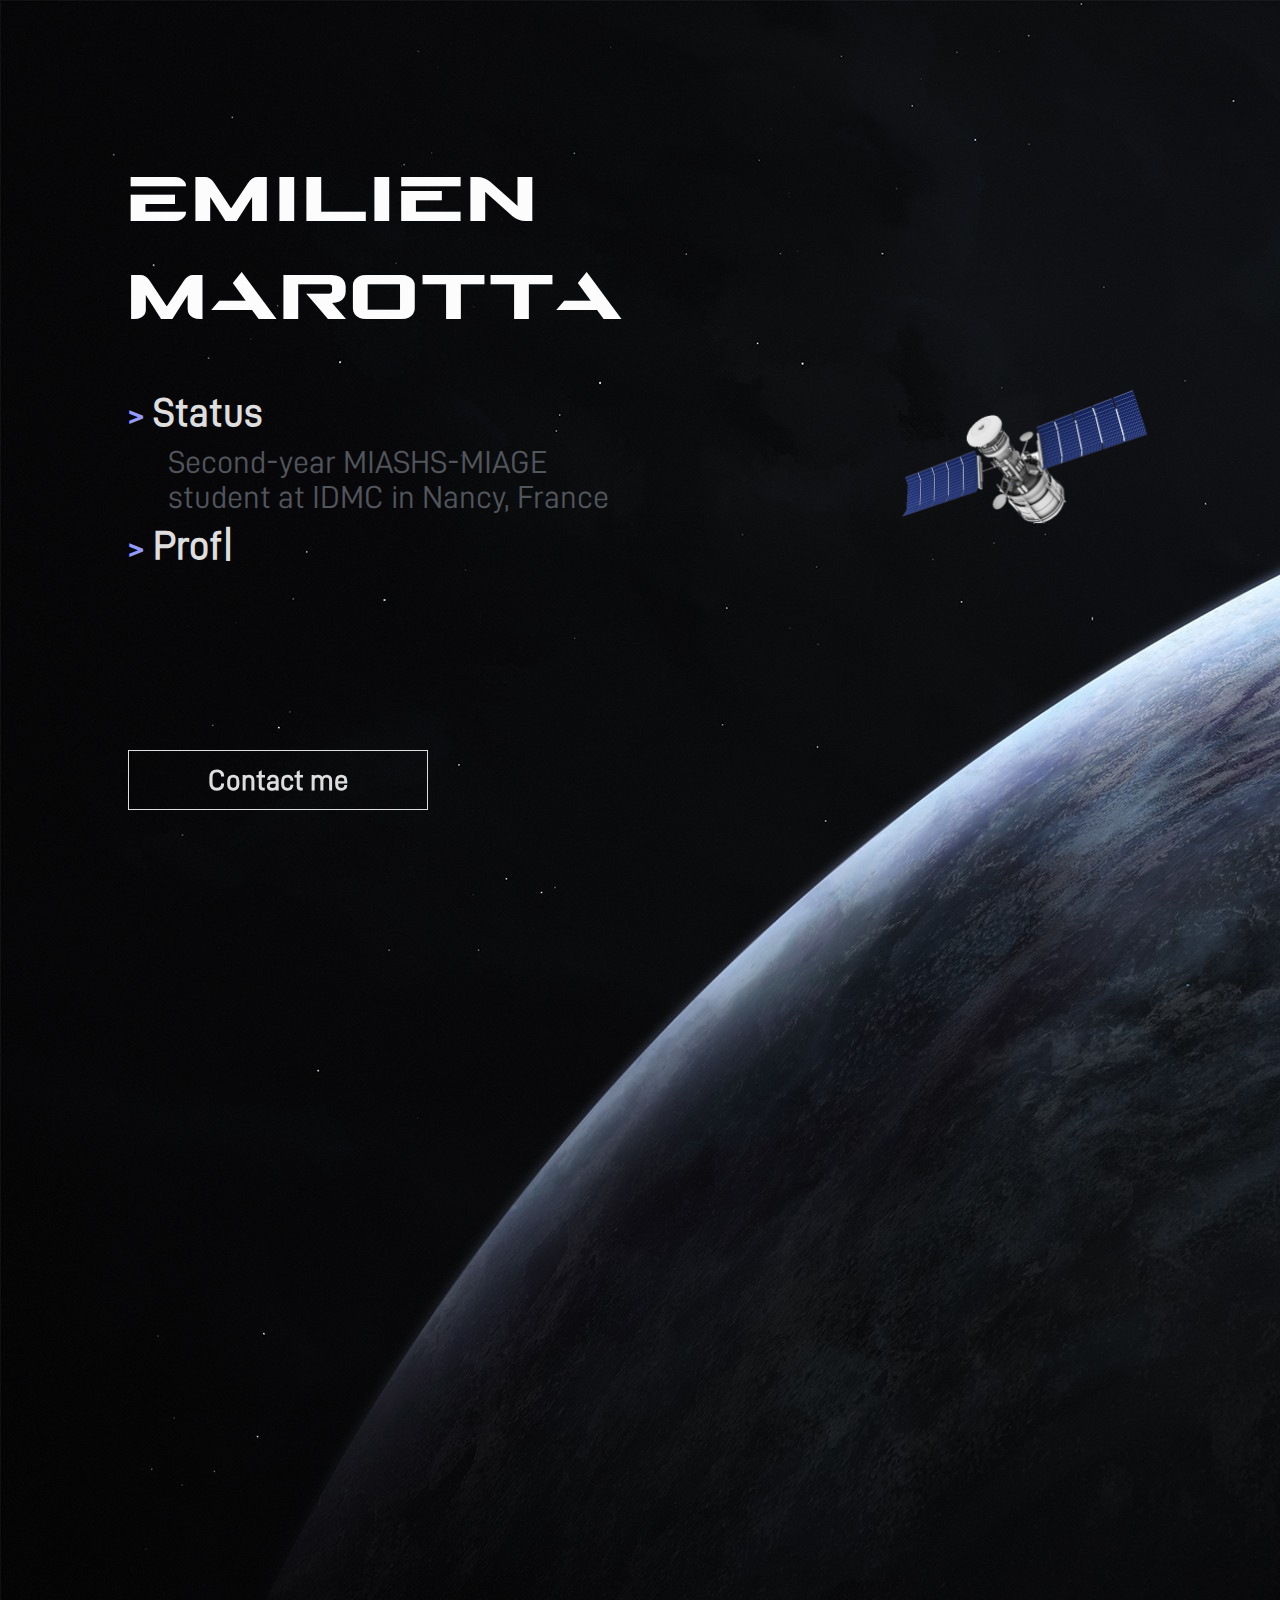
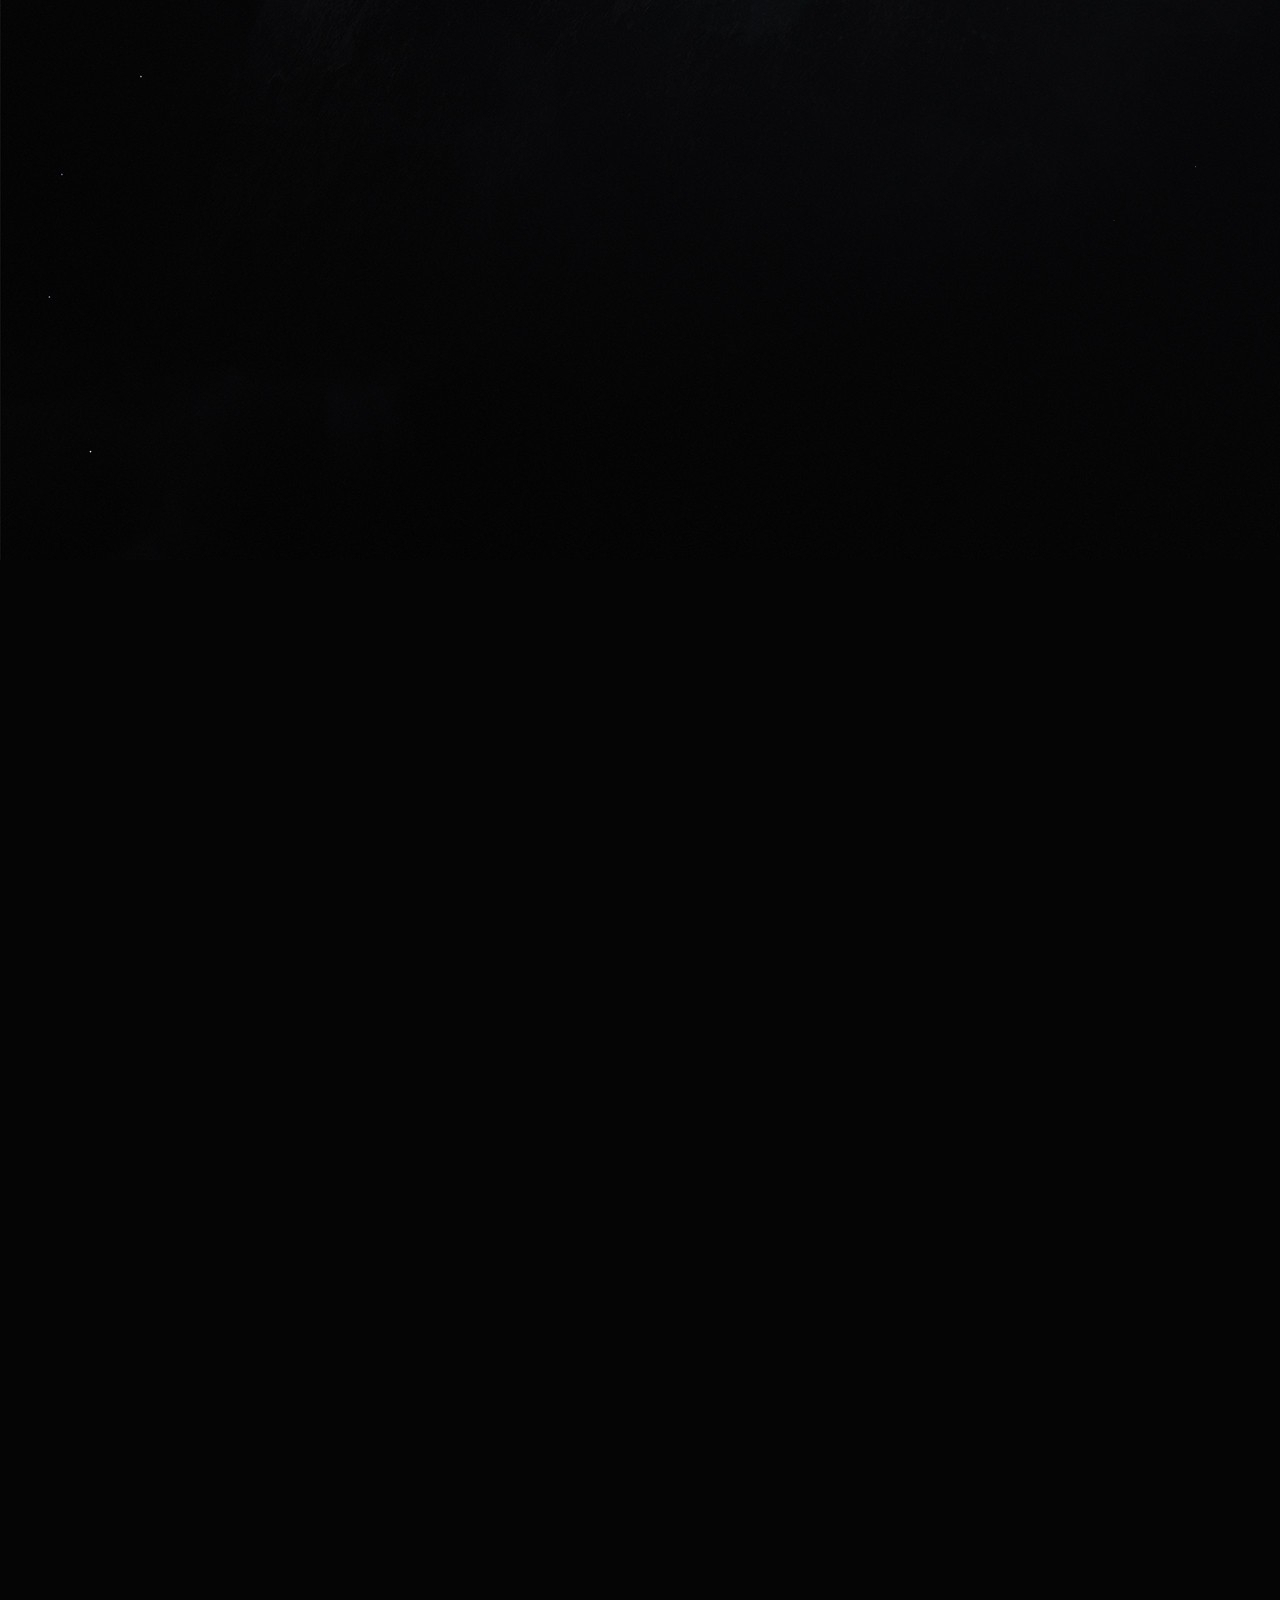
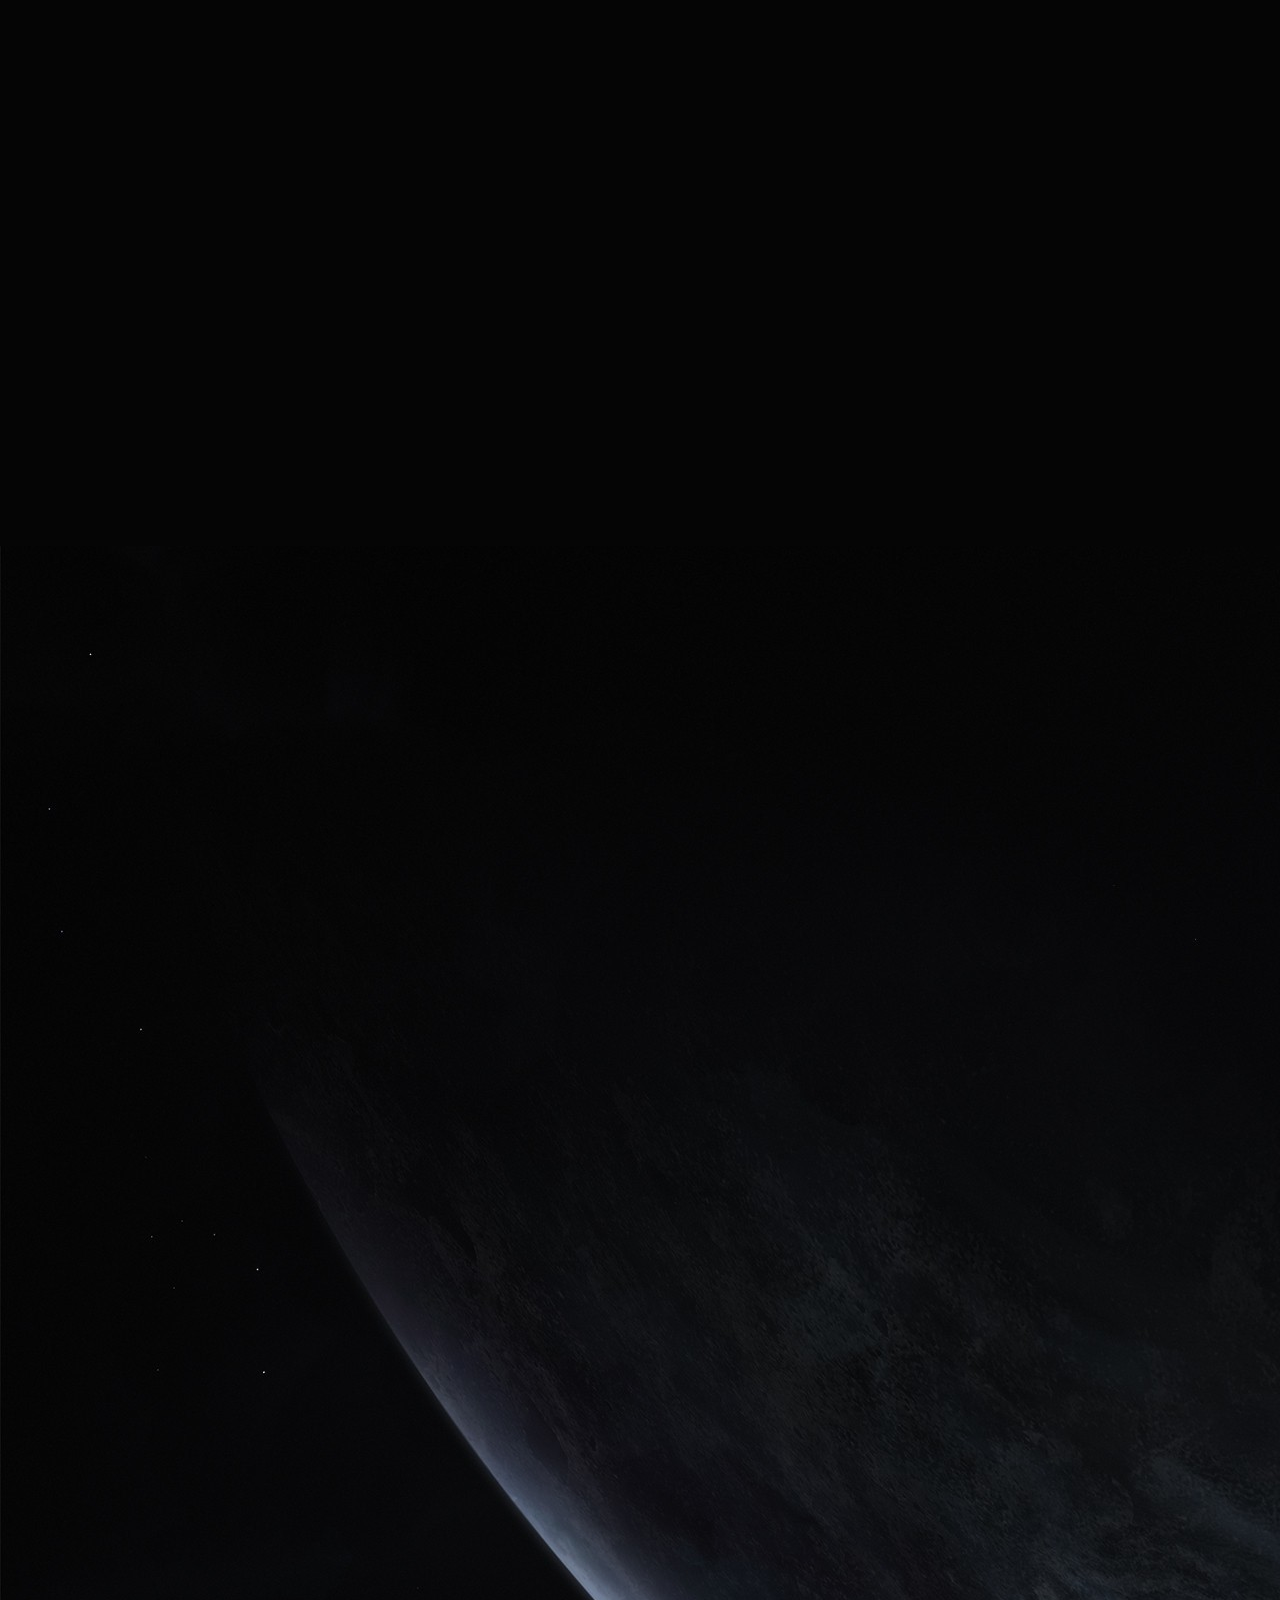
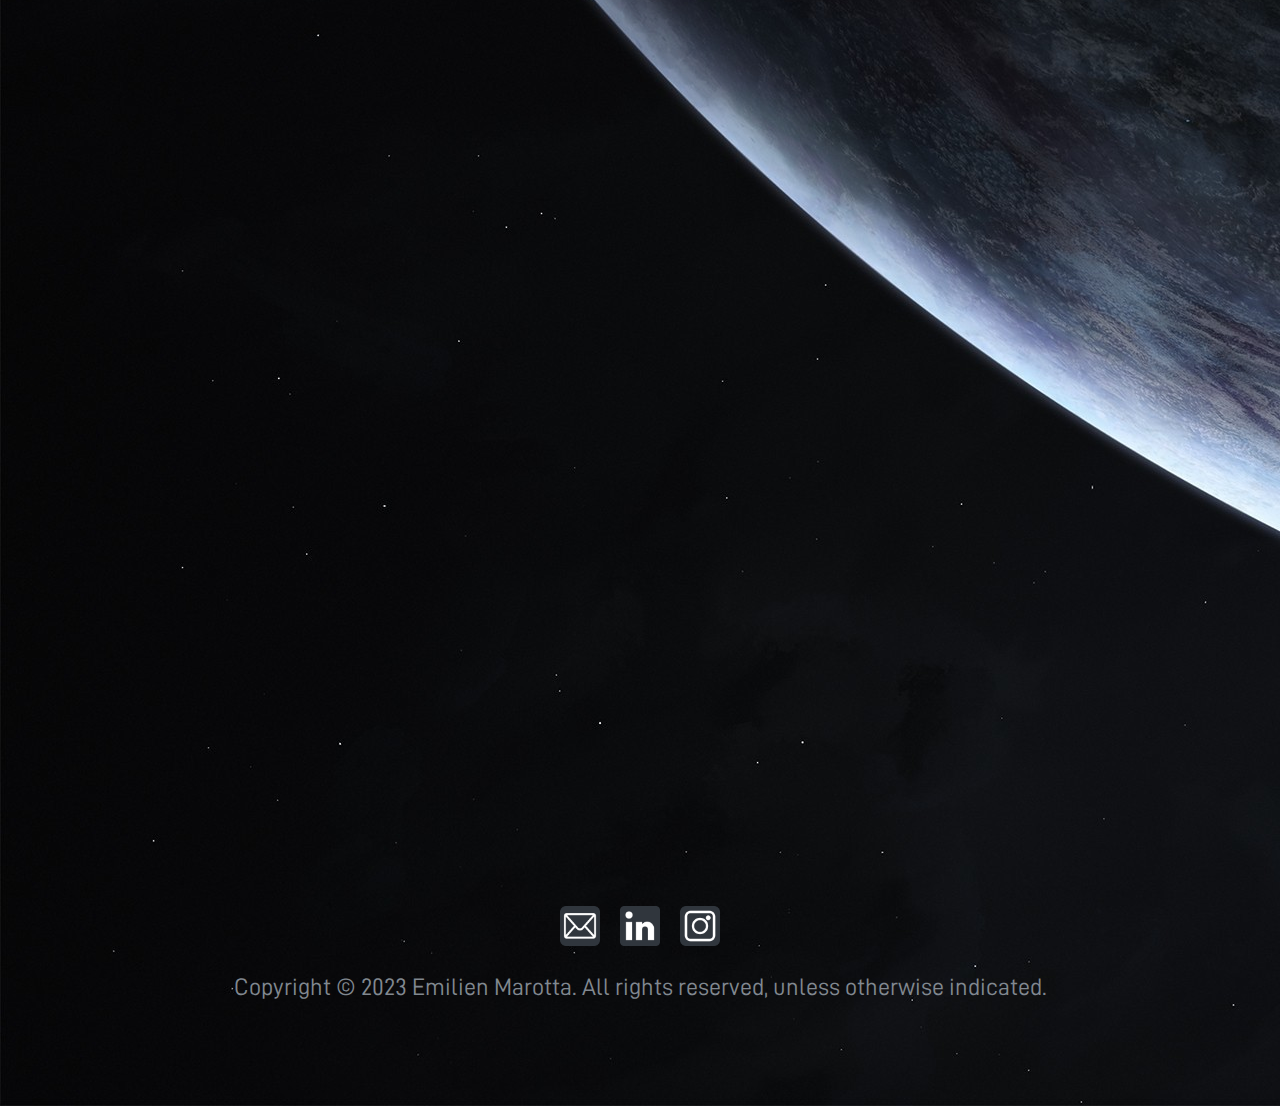
==== commit 9a7fea49: "ADD - Rootme part" ====
--- a/index.htm
+++ b/index.htm
@@ -72,7 +72,7 @@
         </div>
     </div>
     <div id="cybersecurity-ai-box" class="box">
-        <div data-aos="fade-right" id="cybersecurity-ai-description" class="box-description">Integrating <span class="cyan-word">AI into cybersecurity</span> operations improves the ability to detect and thwart cyberattacks in real-time, strengthening overall security posture.</div>
+        <div data-aos="fade-right" id="cybersecurity-ai-description" class="box-description">Integrating <span class="blue-word">AI into cybersecurity</span> operations improves the ability to detect and thwart cyberattacks in real-time, strengthening overall security posture.</div>
         <div data-aos="fade-left" id="cybersecurity-ai-subdescription" class="box-subdescription">Microsoft has developed the Azure DDoS Protection tool, which uses Machine Learning to identify and mitigate DDoS attacks.</div>
         <a data-aos="fade-right" title="Why use AI in cybersecurity ? (Balbix)" href="https://www.balbix.com/insights/artificial-intelligence-in-cybersecurity/" class="box-more">More about AI in cybersecurity <span class="more-arrow">></span></a>
         <div data-aos="fade-left" id="cybersecurity-ai" class="box-box">
@@ -113,12 +113,18 @@
             </div>
         </div>
     </div>
+    <div id="rootme-box" class="box">
+        <div data-aos="fade-right" id="rootme-description" class="box-description"><span class="blue-word">RootMe</span> is a comprehensive cybersecurity training platform designed to help individuals and professionals hone their ethical hacking and security skills.</div>
+        <div data-aos="fade-left" id="rootme-subdescription" class="box-subdescription">Unlock the secrets of hacking and defense with hands-on labs and courses.</div>
+        <a data-aos="fade-right" title="Consult my RootMe profile" href="https://www.root-me.org/Guest_755082913" class="box-more">Consult my RootMe profile <span class="more-arrow">></span></a>
+    </div>
     <div id="up-button" onmouseover="arrowMouseOver()" onmouseout="arrowMouseOut()"><img src="Index/arrow.png" id="arrow"/></div>
     <div data-aos="fade-up" id="internship" class="box">
         <div id="internship-description" class="box-subdescription">I'm looking for an <span class="cyan-word">internship</span> in cybersecurity that could potentially lead to a work-study program in the Nancy-Metz-Luxembourg area.</div>
     </div>  
     <footer>
         <div id="social-media">
+            <a href="mailto:emilien.marotta@gmail.com" title="Mail" onmouseover="mailMouseOver()" onmouseout="mailMouseOut()"><img src="Index/mail.png" id="mail" alt="Mail"></a>
             <a href="https://www.linkedin.com/in/emilienmarotta/" title="LinkedIn" onmouseover="linkedinMouseOver()" onmouseout="linkedinMouseOut()"><img src="Index/linkedin.png" id="linkedin" alt="LinkedIn"></a>
             <a href="https://www.instagram.com/emilienmarotta/" title="Instagram" onmouseover="instagramMouseOver()" onmouseout="instagramMouseOut()"><img src="Index/instagram.png" id="instagram" alt="Instagram"></a>
         </div>
--- a/CSS/index.css
+++ b/CSS/index.css
@@ -444,14 +444,14 @@
 }
 
 #test-project {
-    width: 30px;
+    width: 20px;
     position: absolute;
     right: 30px;
     bottom: 20px;
 }
 
 #test-project img {
-    width: 30px;
+    width: 20px;
 }
 
 .magenta-word {
@@ -814,7 +814,7 @@
         font-size: 1.2rem;
         height: 40px;
         width: 200px;
-        background-color: #000000aa;
+        background-color: #151515;
     }
     .box-description {
         font-size: 1.8rem;
